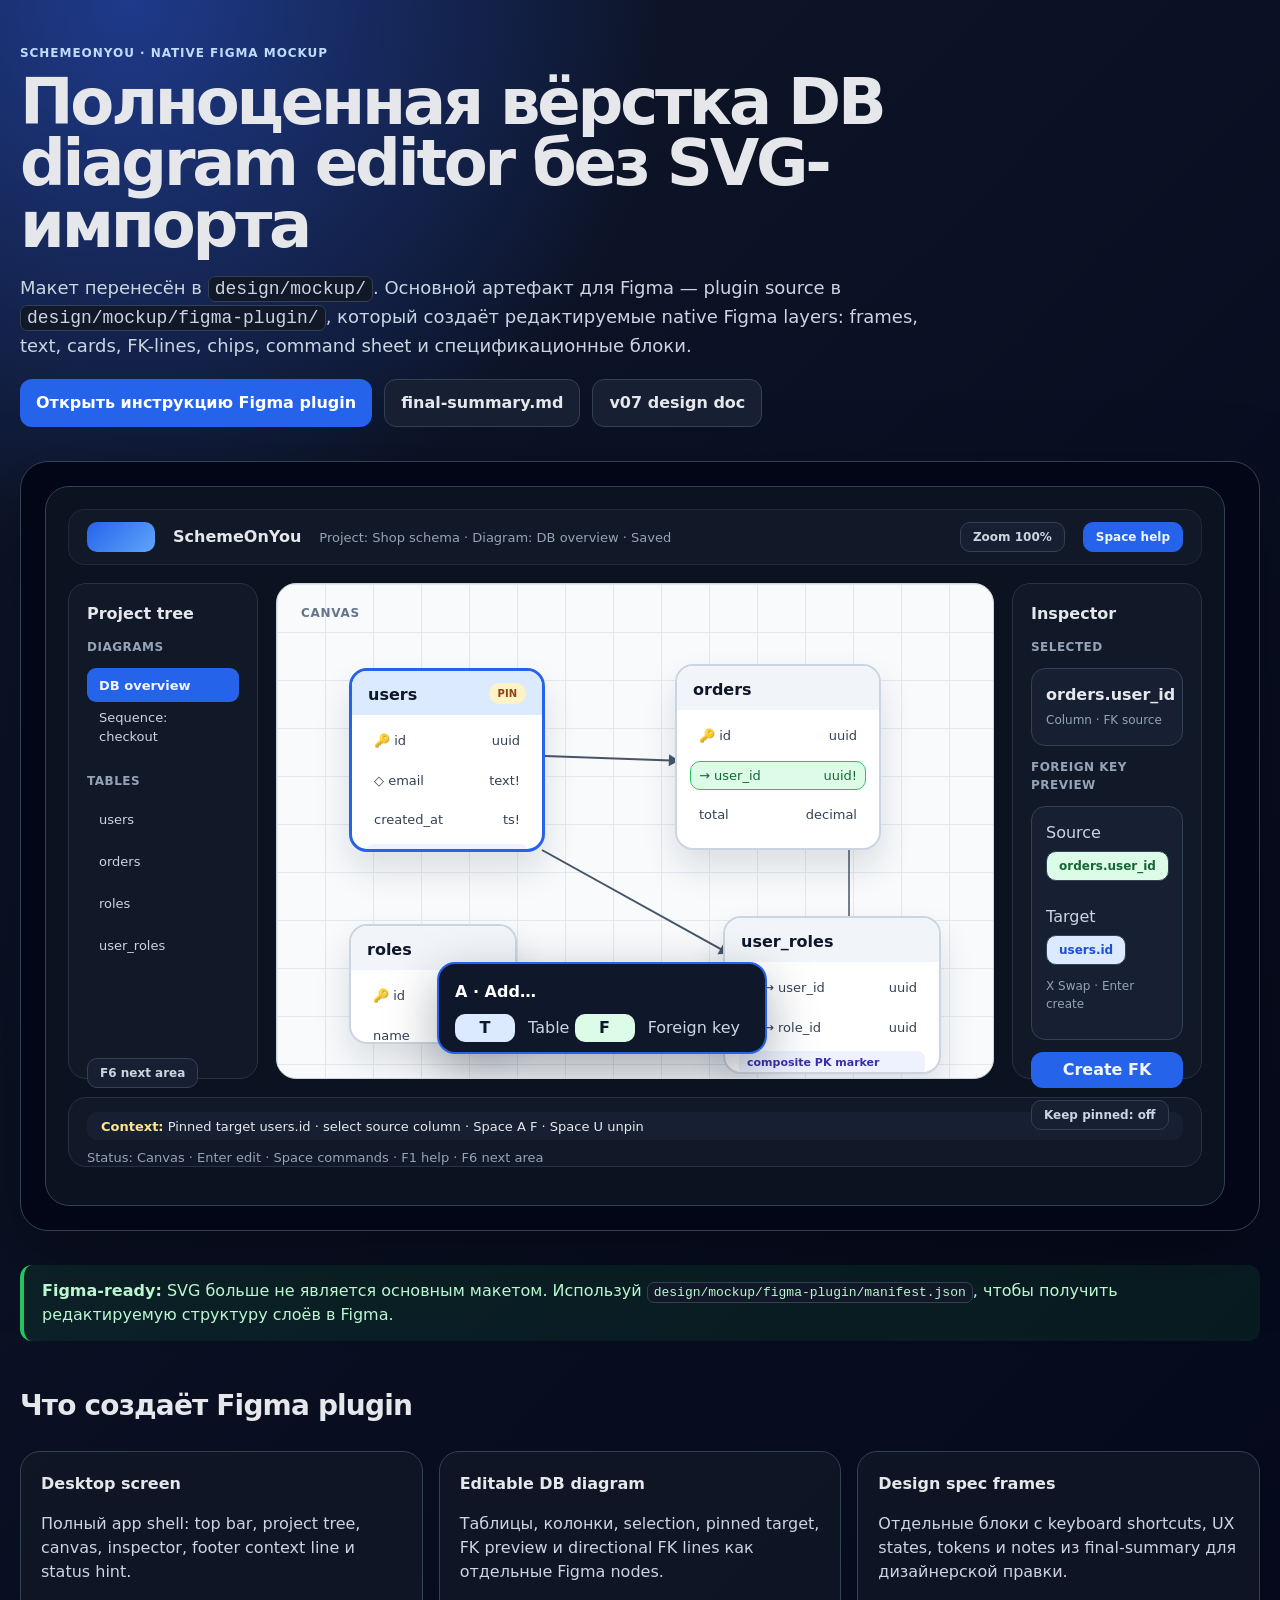
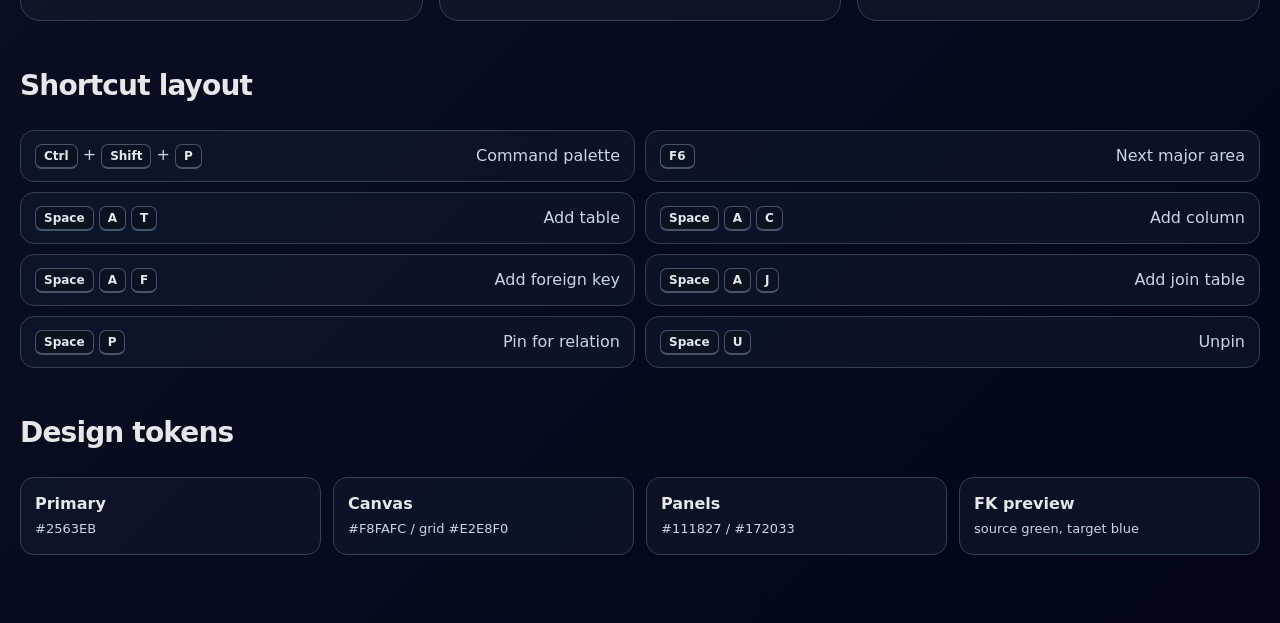
==== design/mockup/index.html @ af23e073 "Move mockup docs under design Relocate the Pages mockup bundle from docs to design/mockup and update" ====
<!doctype html>
<html lang="ru">
<head>
  <meta charset="utf-8" />
  <meta name="viewport" content="width=device-width, initial-scale=1" />
  <title>SchemeOnYou — DB Diagram Figma Mockup</title>
  <meta name="description" content="Native Figma-layout mockup for SchemeOnYou database diagram editor." />
  <style>
    :root {
      --bg:#0f172a; --app:#0b1220; --panel:#111827; --panel2:#172033; --line:#334155;
      --canvas:#f8fafc; --canvas2:#eef2ff; --text:#e5e7eb; --muted:#94a3b8; --slate:#cbd5e1;
      --blue:#2563eb; --blue2:#dbeafe; --green:#22c55e; --green2:#dcfce7; --amber:#f59e0b;
      --white:#fff; --dark:#0f172a; --grid:#e2e8f0; --edge:#475569;
    }
    *{box-sizing:border-box} body{margin:0;font-family:Inter,ui-sans-serif,system-ui,-apple-system,BlinkMacSystemFont,"Segoe UI",sans-serif;color:var(--text);background:radial-gradient(circle at 10% 0,#1e3a8a 0,transparent 34rem),linear-gradient(135deg,#0f172a,#020617);line-height:1.5}
    a{color:#93c5fd}.wrap{max-width:1280px;margin:0 auto;padding:44px 20px 72px}.eyebrow{color:#bfdbfe;font-weight:800;letter-spacing:.08em;text-transform:uppercase;font-size:12px}h1{max-width:980px;margin:10px 0 14px;font-size:clamp(34px,5vw,64px);line-height:.96;letter-spacing:-.05em}h2{margin-top:44px;font-size:28px;letter-spacing:-.03em}.lead{max-width:900px;color:#cbd5e1;font-size:18px}.actions{display:flex;flex-wrap:wrap;gap:12px;margin-top:20px}.btn{display:inline-flex;align-items:center;gap:8px;padding:11px 16px;border-radius:12px;text-decoration:none;font-weight:800;background:var(--blue);color:white}.btn.secondary{background:var(--panel2);border:1px solid var(--line);color:var(--text)}code{background:#111827;border:1px solid #334155;border-radius:7px;padding:2px 6px}.note{margin:24px 0;border-left:4px solid var(--green);padding:14px 18px;background:rgba(34,197,94,.09);border-radius:12px;color:#bbf7d0}.grid3{display:grid;grid-template-columns:repeat(3,minmax(0,1fr));gap:16px}.card{background:rgba(17,24,39,.78);border:1px solid var(--line);border-radius:20px;padding:20px}.card p,.card li{color:#cbd5e1}.kbd{display:inline-flex;align-items:center;min-height:24px;padding:2px 8px;border:1px solid #475569;border-bottom-width:2px;border-radius:7px;background:#0b1220;color:#e2e8f0;font-size:12px;font-weight:800;white-space:nowrap}.shortcuts{display:grid;grid-template-columns:repeat(2,minmax(0,1fr));gap:10px}.shortcut{display:flex;align-items:center;justify-content:space-between;gap:16px;padding:12px 14px;background:rgba(15,23,42,.72);border:1px solid var(--line);border-radius:14px;color:#cbd5e1}
    .mockup{margin:34px 0;padding:24px;border:1px solid var(--line);border-radius:28px;background:#020617;box-shadow:0 26px 80px rgba(0,0,0,.35);overflow:auto}.app{position:relative;width:1180px;height:720px;border-radius:24px;background:var(--app);border:1px solid var(--line);padding:22px}.top{height:56px;border-radius:16px;background:var(--panel);border:1px solid #1f2937;display:flex;align-items:center;gap:18px;padding:0 18px}.logo{width:68px;height:30px;border-radius:10px;background:linear-gradient(135deg,var(--blue),#60a5fa)}.grow{flex:1;color:var(--muted);font-size:13px}.chip{display:inline-flex;align-items:center;justify-content:center;height:30px;padding:0 12px;border-radius:10px;background:var(--panel2);border:1px solid var(--line);font-size:12px;color:var(--slate);font-weight:700}.chip.primary{background:var(--blue);border-color:var(--blue);color:#eff6ff}.body{display:grid;grid-template-columns:190px 1fr 190px;gap:18px;margin-top:18px}.side,.inspector,.footer{background:var(--panel);border:1px solid #253244;border-radius:18px}.side,.inspector{height:496px;padding:18px}.label{font-size:12px;color:var(--muted);font-weight:800;letter-spacing:.04em}.row{height:34px;border-radius:9px;display:flex;align-items:center;padding:0 12px;margin-top:8px;color:var(--slate);font-size:13px}.row.active{background:var(--blue);color:#eff6ff;font-weight:800}.canvas{position:relative;height:496px;border-radius:20px;background:linear-gradient(var(--grid) 1px,transparent 1px),linear-gradient(90deg,var(--grid) 1px,transparent 1px),var(--canvas);background-size:48px 48px;border:1px solid var(--slate);overflow:hidden}.canvas-title{position:absolute;left:24px;top:20px;color:#64748b;font-size:12px;font-weight:900;letter-spacing:.06em}.table{position:absolute;background:white;border:2px solid var(--slate);border-radius:18px;box-shadow:0 18px 35px rgba(15,23,42,.12);overflow:hidden;color:#334155}.table.selected{border:3px solid var(--blue)}.table header{height:44px;background:#f1f5f9;padding:12px 16px;font-weight:900;color:var(--dark)}.table.selected header{background:var(--blue2)}.pin{float:right;background:#fef3c7;color:#92400e;border-radius:11px;padding:3px 9px;font-size:10px}.col{display:flex;justify-content:space-between;gap:12px;margin:12px 14px 0;padding:4px 8px;border-radius:9px;font-size:13px}.col.sel{background:var(--green2);outline:1px solid var(--green);color:#166534}.note2{margin:10px 14px 0;padding:4px 8px;border-radius:8px;background:#eef2ff;color:#3730a3;font-size:11px;font-weight:800}.edge{position:absolute;height:2px;background:var(--edge);transform-origin:left center}.edge:after{content:"";position:absolute;right:-8px;top:-5px;border-left:10px solid var(--edge);border-top:6px solid transparent;border-bottom:6px solid transparent}.sheet{position:absolute;left:160px;bottom:24px;width:330px;height:92px;border-radius:18px;background:#0f172a;border:2px solid var(--blue);padding:16px;color:var(--slate);box-shadow:0 18px 50px rgba(15,23,42,.35)}.sheet strong{color:white}.mini{display:inline-flex;margin:10px 8px 0 0;min-width:60px;height:28px;align-items:center;justify-content:center;border-radius:10px;background:var(--blue2);color:#0f172a;font-weight:900}.mini.green{background:var(--green2)}.panel-card{background:var(--panel2);border:1px solid var(--line);border-radius:14px;padding:14px;margin:12px 0}.action{height:36px;border-radius:12px;background:var(--blue);display:flex;align-items:center;justify-content:center;font-weight:800;color:#eff6ff;margin-top:10px}.footer{height:70px;margin-top:18px;padding:14px 18px}.context{height:28px;border-radius:10px;background:var(--panel2);padding:5px 14px;color:var(--text);font-size:13px}.context b{color:#fde68a}.status{margin-top:8px;color:var(--muted);font-size:13px}.legend{display:grid;grid-template-columns:repeat(4,minmax(0,1fr));gap:12px;margin-top:16px}.token{background:rgba(15,23,42,.72);border:1px solid var(--line);border-radius:14px;padding:14px}.token strong{display:block}.token span{color:#cbd5e1;font-size:13px}@media(max-width:850px){.grid3,.shortcuts,.legend{grid-template-columns:1fr}.wrap{padding-top:30px}}
  </style>
</head>
<body>
  <main class="wrap">
    <section>
      <div class="eyebrow">SchemeOnYou · native Figma mockup</div>
      <h1>Полноценная вёрстка DB diagram editor без SVG-импорта</h1>
      <p class="lead">Макет перенесён в <code>design/mockup/</code>. Основной артефакт для Figma — plugin source в <code>design/mockup/figma-plugin/</code>, который создаёт редактируемые native Figma layers: frames, text, cards, FK-lines, chips, command sheet и спецификационные блоки.</p>
      <div class="actions">
        <a class="btn" href="figma-plugin/README.md">Открыть инструкцию Figma plugin</a>
        <a class="btn secondary" href="design/final-summary.md">final-summary.md</a>
        <a class="btn secondary" href="design/db-diagram-ui-ux-v07.md">v07 design doc</a>
      </div>
    </section>

    <section class="mockup" aria-label="SchemeOnYou UI mockup as HTML layout">
      <div class="app">
        <div class="top"><div class="logo"></div><strong>SchemeOnYou</strong><div class="grow">Project: Shop schema · Diagram: DB overview · Saved</div><span class="chip">Zoom 100%</span><span class="chip primary">Space help</span></div>
        <div class="body">
          <aside class="side"><strong>Project tree</strong><p class="label">DIAGRAMS</p><div class="row active">DB overview</div><div class="row">Sequence: checkout</div><p class="label" style="margin-top:28px">TABLES</p><div class="row">users</div><div class="row">orders</div><div class="row">roles</div><div class="row">user_roles</div><div class="chip" style="margin-top:96px">F6 next area</div></aside>
          <section class="canvas">
            <div class="canvas-title">CANVAS</div>
            <div class="edge" style="left:268px;top:171px;width:126px;transform:rotate(2deg)"></div><div class="edge" style="left:265px;top:265px;width:206px;transform:rotate(29deg)"></div><div class="edge" style="left:244px;top:399px;width:206px;transform:rotate(.5deg)"></div><div class="edge" style="left:572px;top:170px;width:170px;transform:rotate(90deg);opacity:.75"></div>
            <article class="table selected" style="left:72px;top:84px;width:196px;height:184px"><header>users <span class="pin">PIN</span></header><div class="col"><span>🔑 id</span><span>uuid</span></div><div class="col"><span>◇ email</span><span>text!</span></div><div class="col"><span>created_at</span><span>ts!</span></div><div class="note2">selected target users.id</div></article>
            <article class="table" style="left:398px;top:80px;width:206px;height:186px"><header>orders</header><div class="col"><span>🔑 id</span><span>uuid</span></div><div class="col sel"><span>→ user_id</span><span>uuid!</span></div><div class="col"><span>total</span><span>decimal</span></div><div class="col"><span>created_at</span><span>ts!</span></div></article>
            <article class="table" style="left:72px;top:340px;width:168px;height:120px"><header>roles</header><div class="col"><span>🔑 id</span><span>uuid</span></div><div class="col"><span>name</span><span>text!</span></div></article>
            <article class="table" style="left:446px;top:332px;width:218px;height:158px"><header>user_roles</header><div class="col"><span>🔑→ user_id</span><span>uuid</span></div><div class="col"><span>🔑→ role_id</span><span>uuid</span></div><div class="note2">composite PK marker</div></article>
            <div class="sheet"><strong>A · Add…</strong><br><span class="mini">T</span> Table <span class="mini green">F</span> Foreign key</div>
          </section>
          <aside class="inspector"><strong>Inspector</strong><p class="label">SELECTED</p><div class="panel-card"><strong>orders.user_id</strong><br><span style="color:var(--muted);font-size:12px">Column · FK source</span></div><p class="label">FOREIGN KEY PREVIEW</p><div class="panel-card"><span style="color:var(--slate)">Source</span><br><span class="chip" style="background:var(--green2);color:#166534;margin-top:6px">orders.user_id</span><br><br><span style="color:var(--slate)">Target</span><br><span class="chip" style="background:var(--blue2);color:#1d4ed8;margin-top:6px">users.id</span><p style="color:var(--muted);font-size:12px">X Swap · Enter create</p></div><div class="action">Create FK</div><div class="chip" style="margin-top:12px">Keep pinned: off</div></aside>
        </div>
        <footer class="footer"><div class="context"><b>Context:</b> Pinned target users.id · select source column · Space A F · Space U unpin</div><div class="status">Status: Canvas · Enter edit · Space commands · F1 help · F6 next area</div></footer>
      </div>
    </section>

    <p class="note"><strong>Figma-ready:</strong> SVG больше не является основным макетом. Используй <code>design/mockup/figma-plugin/manifest.json</code>, чтобы получить редактируемую структуру слоёв в Figma.</p>

    <h2>Что создаёт Figma plugin</h2>
    <div class="grid3">
      <article class="card"><strong>Desktop screen</strong><p>Полный app shell: top bar, project tree, canvas, inspector, footer context line и status hint.</p></article>
      <article class="card"><strong>Editable DB diagram</strong><p>Таблицы, колонки, selection, pinned target, FK preview и directional FK lines как отдельные Figma nodes.</p></article>
      <article class="card"><strong>Design spec frames</strong><p>Отдельные блоки с keyboard shortcuts, UX states, tokens и notes из final-summary для дизайнерской правки.</p></article>
    </div>

    <h2>Shortcut layout</h2>
    <div class="shortcuts">
      <div class="shortcut"><span><span class="kbd">Ctrl</span> + <span class="kbd">Shift</span> + <span class="kbd">P</span></span><span>Command palette</span></div>
      <div class="shortcut"><span><span class="kbd">F6</span></span><span>Next major area</span></div>
      <div class="shortcut"><span><span class="kbd">Space</span> <span class="kbd">A</span> <span class="kbd">T</span></span><span>Add table</span></div>
      <div class="shortcut"><span><span class="kbd">Space</span> <span class="kbd">A</span> <span class="kbd">C</span></span><span>Add column</span></div>
      <div class="shortcut"><span><span class="kbd">Space</span> <span class="kbd">A</span> <span class="kbd">F</span></span><span>Add foreign key</span></div>
      <div class="shortcut"><span><span class="kbd">Space</span> <span class="kbd">A</span> <span class="kbd">J</span></span><span>Add join table</span></div>
      <div class="shortcut"><span><span class="kbd">Space</span> <span class="kbd">P</span></span><span>Pin for relation</span></div>
      <div class="shortcut"><span><span class="kbd">Space</span> <span class="kbd">U</span></span><span>Unpin</span></div>
    </div>

    <h2>Design tokens</h2>
    <div class="legend"><div class="token"><strong>Primary</strong><span>#2563EB</span></div><div class="token"><strong>Canvas</strong><span>#F8FAFC / grid #E2E8F0</span></div><div class="token"><strong>Panels</strong><span>#111827 / #172033</span></div><div class="token"><strong>FK preview</strong><span>source green, target blue</span></div></div>
  </main>
</body>
</html>
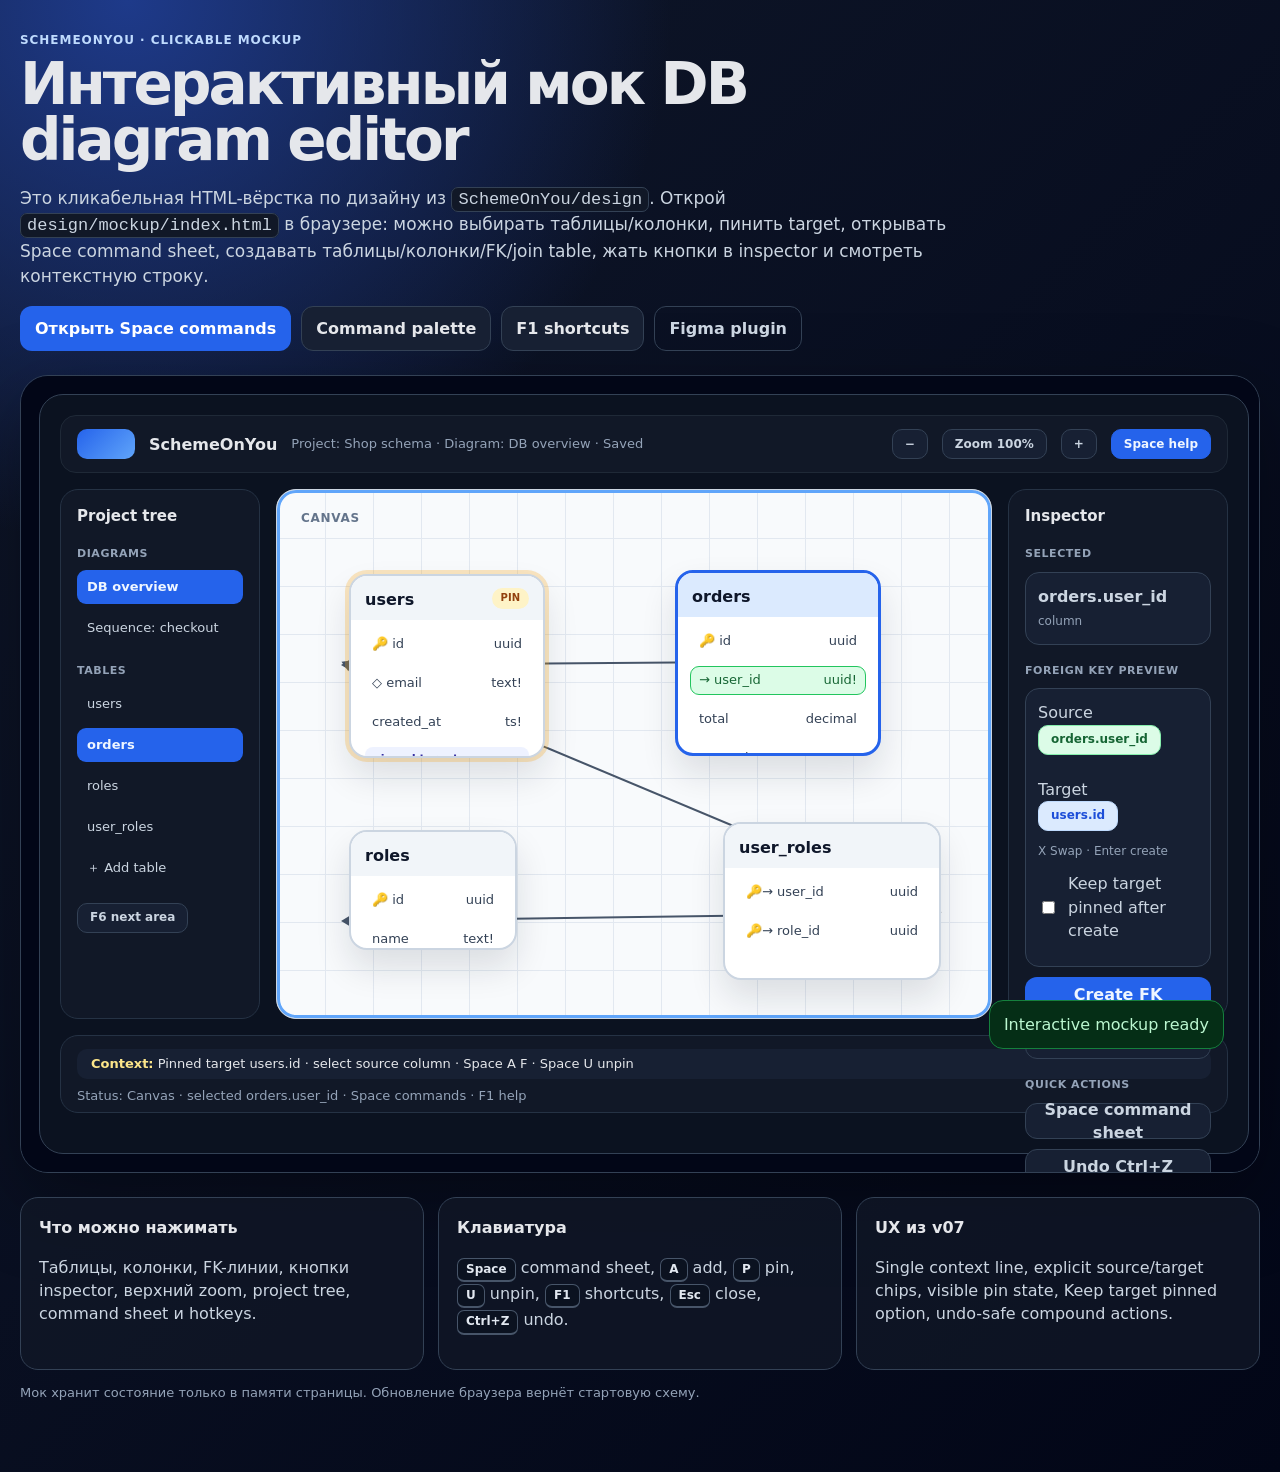
==== commit 4c32eaaa: "Make mockup preview interactive Replace the static mockup page with a clickable HTML prototype based" ====
--- a/design/mockup/index.html
+++ b/design/mockup/index.html
@@ -3,76 +3,99 @@
 <head>
   <meta charset="utf-8" />
   <meta name="viewport" content="width=device-width, initial-scale=1" />
-  <title>SchemeOnYou — DB Diagram Figma Mockup</title>
-  <meta name="description" content="Native Figma-layout mockup for SchemeOnYou database diagram editor." />
+  <title>SchemeOnYou — interactive DB diagram mockup</title>
+  <meta name="description" content="Clickable interactive mockup for SchemeOnYou DB diagram editor." />
   <style>
-    :root {
-      --bg:#0f172a; --app:#0b1220; --panel:#111827; --panel2:#172033; --line:#334155;
-      --canvas:#f8fafc; --canvas2:#eef2ff; --text:#e5e7eb; --muted:#94a3b8; --slate:#cbd5e1;
-      --blue:#2563eb; --blue2:#dbeafe; --green:#22c55e; --green2:#dcfce7; --amber:#f59e0b;
-      --white:#fff; --dark:#0f172a; --grid:#e2e8f0; --edge:#475569;
-    }
-    *{box-sizing:border-box} body{margin:0;font-family:Inter,ui-sans-serif,system-ui,-apple-system,BlinkMacSystemFont,"Segoe UI",sans-serif;color:var(--text);background:radial-gradient(circle at 10% 0,#1e3a8a 0,transparent 34rem),linear-gradient(135deg,#0f172a,#020617);line-height:1.5}
-    a{color:#93c5fd}.wrap{max-width:1280px;margin:0 auto;padding:44px 20px 72px}.eyebrow{color:#bfdbfe;font-weight:800;letter-spacing:.08em;text-transform:uppercase;font-size:12px}h1{max-width:980px;margin:10px 0 14px;font-size:clamp(34px,5vw,64px);line-height:.96;letter-spacing:-.05em}h2{margin-top:44px;font-size:28px;letter-spacing:-.03em}.lead{max-width:900px;color:#cbd5e1;font-size:18px}.actions{display:flex;flex-wrap:wrap;gap:12px;margin-top:20px}.btn{display:inline-flex;align-items:center;gap:8px;padding:11px 16px;border-radius:12px;text-decoration:none;font-weight:800;background:var(--blue);color:white}.btn.secondary{background:var(--panel2);border:1px solid var(--line);color:var(--text)}code{background:#111827;border:1px solid #334155;border-radius:7px;padding:2px 6px}.note{margin:24px 0;border-left:4px solid var(--green);padding:14px 18px;background:rgba(34,197,94,.09);border-radius:12px;color:#bbf7d0}.grid3{display:grid;grid-template-columns:repeat(3,minmax(0,1fr));gap:16px}.card{background:rgba(17,24,39,.78);border:1px solid var(--line);border-radius:20px;padding:20px}.card p,.card li{color:#cbd5e1}.kbd{display:inline-flex;align-items:center;min-height:24px;padding:2px 8px;border:1px solid #475569;border-bottom-width:2px;border-radius:7px;background:#0b1220;color:#e2e8f0;font-size:12px;font-weight:800;white-space:nowrap}.shortcuts{display:grid;grid-template-columns:repeat(2,minmax(0,1fr));gap:10px}.shortcut{display:flex;align-items:center;justify-content:space-between;gap:16px;padding:12px 14px;background:rgba(15,23,42,.72);border:1px solid var(--line);border-radius:14px;color:#cbd5e1}
-    .mockup{margin:34px 0;padding:24px;border:1px solid var(--line);border-radius:28px;background:#020617;box-shadow:0 26px 80px rgba(0,0,0,.35);overflow:auto}.app{position:relative;width:1180px;height:720px;border-radius:24px;background:var(--app);border:1px solid var(--line);padding:22px}.top{height:56px;border-radius:16px;background:var(--panel);border:1px solid #1f2937;display:flex;align-items:center;gap:18px;padding:0 18px}.logo{width:68px;height:30px;border-radius:10px;background:linear-gradient(135deg,var(--blue),#60a5fa)}.grow{flex:1;color:var(--muted);font-size:13px}.chip{display:inline-flex;align-items:center;justify-content:center;height:30px;padding:0 12px;border-radius:10px;background:var(--panel2);border:1px solid var(--line);font-size:12px;color:var(--slate);font-weight:700}.chip.primary{background:var(--blue);border-color:var(--blue);color:#eff6ff}.body{display:grid;grid-template-columns:190px 1fr 190px;gap:18px;margin-top:18px}.side,.inspector,.footer{background:var(--panel);border:1px solid #253244;border-radius:18px}.side,.inspector{height:496px;padding:18px}.label{font-size:12px;color:var(--muted);font-weight:800;letter-spacing:.04em}.row{height:34px;border-radius:9px;display:flex;align-items:center;padding:0 12px;margin-top:8px;color:var(--slate);font-size:13px}.row.active{background:var(--blue);color:#eff6ff;font-weight:800}.canvas{position:relative;height:496px;border-radius:20px;background:linear-gradient(var(--grid) 1px,transparent 1px),linear-gradient(90deg,var(--grid) 1px,transparent 1px),var(--canvas);background-size:48px 48px;border:1px solid var(--slate);overflow:hidden}.canvas-title{position:absolute;left:24px;top:20px;color:#64748b;font-size:12px;font-weight:900;letter-spacing:.06em}.table{position:absolute;background:white;border:2px solid var(--slate);border-radius:18px;box-shadow:0 18px 35px rgba(15,23,42,.12);overflow:hidden;color:#334155}.table.selected{border:3px solid var(--blue)}.table header{height:44px;background:#f1f5f9;padding:12px 16px;font-weight:900;color:var(--dark)}.table.selected header{background:var(--blue2)}.pin{float:right;background:#fef3c7;color:#92400e;border-radius:11px;padding:3px 9px;font-size:10px}.col{display:flex;justify-content:space-between;gap:12px;margin:12px 14px 0;padding:4px 8px;border-radius:9px;font-size:13px}.col.sel{background:var(--green2);outline:1px solid var(--green);color:#166534}.note2{margin:10px 14px 0;padding:4px 8px;border-radius:8px;background:#eef2ff;color:#3730a3;font-size:11px;font-weight:800}.edge{position:absolute;height:2px;background:var(--edge);transform-origin:left center}.edge:after{content:"";position:absolute;right:-8px;top:-5px;border-left:10px solid var(--edge);border-top:6px solid transparent;border-bottom:6px solid transparent}.sheet{position:absolute;left:160px;bottom:24px;width:330px;height:92px;border-radius:18px;background:#0f172a;border:2px solid var(--blue);padding:16px;color:var(--slate);box-shadow:0 18px 50px rgba(15,23,42,.35)}.sheet strong{color:white}.mini{display:inline-flex;margin:10px 8px 0 0;min-width:60px;height:28px;align-items:center;justify-content:center;border-radius:10px;background:var(--blue2);color:#0f172a;font-weight:900}.mini.green{background:var(--green2)}.panel-card{background:var(--panel2);border:1px solid var(--line);border-radius:14px;padding:14px;margin:12px 0}.action{height:36px;border-radius:12px;background:var(--blue);display:flex;align-items:center;justify-content:center;font-weight:800;color:#eff6ff;margin-top:10px}.footer{height:70px;margin-top:18px;padding:14px 18px}.context{height:28px;border-radius:10px;background:var(--panel2);padding:5px 14px;color:var(--text);font-size:13px}.context b{color:#fde68a}.status{margin-top:8px;color:var(--muted);font-size:13px}.legend{display:grid;grid-template-columns:repeat(4,minmax(0,1fr));gap:12px;margin-top:16px}.token{background:rgba(15,23,42,.72);border:1px solid var(--line);border-radius:14px;padding:14px}.token strong{display:block}.token span{color:#cbd5e1;font-size:13px}@media(max-width:850px){.grid3,.shortcuts,.legend{grid-template-columns:1fr}.wrap{padding-top:30px}}
+    :root{--bg:#0f172a;--app:#0b1220;--panel:#111827;--panel2:#172033;--line:#334155;--canvas:#f8fafc;--text:#e5e7eb;--muted:#94a3b8;--slate:#cbd5e1;--blue:#2563eb;--blue2:#dbeafe;--green:#22c55e;--green2:#dcfce7;--amber:#f59e0b;--amber2:#fef3c7;--red:#ef4444;--white:#fff;--dark:#0f172a;--grid:#e2e8f0;--edge:#475569}*{box-sizing:border-box}body{margin:0;font-family:Inter,ui-sans-serif,system-ui,-apple-system,BlinkMacSystemFont,"Segoe UI",sans-serif;color:var(--text);background:radial-gradient(circle at 10% 0,#1e3a8a 0,transparent 34rem),linear-gradient(135deg,#0f172a,#020617);line-height:1.45}button{font:inherit}a{color:#93c5fd}.wrap{max-width:1320px;margin:0 auto;padding:32px 20px 60px}.eyebrow{color:#bfdbfe;font-weight:900;letter-spacing:.08em;text-transform:uppercase;font-size:12px}h1{max-width:980px;margin:8px 0 10px;font-size:clamp(32px,5vw,58px);line-height:.96;letter-spacing:-.05em}.lead{max-width:940px;color:#cbd5e1;font-size:17px}.actions{display:flex;flex-wrap:wrap;gap:10px;margin:18px 0 24px}.btn{display:inline-flex;align-items:center;gap:8px;padding:10px 14px;border-radius:12px;border:1px solid transparent;text-decoration:none;font-weight:850;background:var(--blue);color:white;cursor:pointer}.btn.secondary{background:var(--panel2);border-color:var(--line);color:var(--text)}.btn.ghost{background:transparent;border-color:var(--line);color:var(--slate)}.btn.danger{background:#7f1d1d;border-color:#991b1b}.btn:focus-visible,.clickable:focus-visible{outline:3px solid #93c5fd;outline-offset:2px}code{background:#111827;border:1px solid #334155;border-radius:7px;padding:2px 6px}.mockup{padding:18px;border:1px solid var(--line);border-radius:28px;background:#020617;box-shadow:0 26px 80px rgba(0,0,0,.35);overflow:auto}.app{position:relative;width:1210px;height:760px;border-radius:24px;background:var(--app);border:1px solid var(--line);padding:20px}.top{height:58px;border-radius:16px;background:var(--panel);border:1px solid #1f2937;display:flex;align-items:center;gap:14px;padding:0 16px}.logo{width:58px;height:30px;border-radius:10px;background:linear-gradient(135deg,var(--blue),#60a5fa)}.project-title{font-weight:900}.grow{flex:1;color:var(--muted);font-size:13px}.chip{display:inline-flex;align-items:center;justify-content:center;min-height:30px;padding:0 12px;border-radius:10px;background:var(--panel2);border:1px solid var(--line);font-size:12px;color:var(--slate);font-weight:750}.chip.primary{background:var(--blue);border-color:var(--blue);color:#eff6ff}.chip.green{background:var(--green2);border-color:#86efac;color:#166534}.chip.blue{background:var(--blue2);border-color:#bfdbfe;color:#1d4ed8}.body{display:grid;grid-template-columns:200px 1fr 220px;gap:16px;margin-top:16px}.side,.inspector,.footer{background:var(--panel);border:1px solid #253244;border-radius:18px}.side,.inspector{height:530px;padding:16px}.side h3,.inspector h3{margin:0 0 14px;font-size:15px}.label{font-size:11px;color:var(--muted);font-weight:900;letter-spacing:.05em;margin:18px 0 8px}.row{width:100%;height:34px;border:0;border-radius:9px;display:flex;align-items:center;gap:8px;padding:0 10px;margin-top:7px;background:transparent;color:var(--slate);font-size:13px;text-align:left;cursor:pointer}.row:hover{background:#1f2937}.row.active{background:var(--blue);color:#eff6ff;font-weight:850}.canvas{position:relative;height:530px;border-radius:20px;background:linear-gradient(var(--grid) 1px,transparent 1px),linear-gradient(90deg,var(--grid) 1px,transparent 1px),var(--canvas);background-size:48px 48px;border:1px solid var(--slate);overflow:hidden;transform-origin:top left}.canvas.focused{box-shadow:0 0 0 3px #60a5fa inset}.canvas-title{position:absolute;left:24px;top:20px;color:#64748b;font-size:12px;font-weight:900;letter-spacing:.06em}.table{position:absolute;background:white;border:2px solid var(--slate);border-radius:18px;box-shadow:0 18px 35px rgba(15,23,42,.12);overflow:hidden;color:#334155;cursor:pointer}.table.selected{border:3px solid var(--blue)}.table.pinned{box-shadow:0 0 0 4px rgba(245,158,11,.25),0 18px 35px rgba(15,23,42,.12)}.table header{height:44px;background:#f1f5f9;padding:12px 14px;font-weight:900;color:var(--dark)}.table.selected header{background:var(--blue2)}.pin{float:right;background:var(--amber2);color:#92400e;border-radius:11px;padding:3px 9px;font-size:10px}.col{display:flex;justify-content:space-between;gap:12px;margin:10px 12px 0;padding:4px 8px;border-radius:9px;font-size:13px;border:1px solid transparent}.col:hover{background:#f1f5f9}.col.sel{background:var(--green2);border-color:var(--green);color:#166534}.note2{margin:10px 14px 0;padding:4px 8px;border-radius:8px;background:#eef2ff;color:#3730a3;font-size:11px;font-weight:850}.edge{position:absolute;height:2px;background:var(--edge);transform-origin:left center;cursor:pointer}.edge:after{content:"";position:absolute;right:-8px;top:-5px;border-left:10px solid var(--edge);border-top:6px solid transparent;border-bottom:6px solid transparent}.edge.selected{height:4px;background:var(--blue)}.edge.selected:after{border-left-color:var(--blue);top:-4px}.sheet{position:absolute;left:180px;bottom:26px;width:360px;min-height:108px;border-radius:18px;background:#0f172a;border:2px solid var(--blue);padding:14px;color:var(--slate);box-shadow:0 18px 50px rgba(15,23,42,.35);display:none;z-index:5}.sheet.open{display:block}.sheet-title{font-weight:900;color:white;margin-bottom:8px}.sheet-grid{display:grid;grid-template-columns:repeat(2,minmax(0,1fr));gap:8px}.sheet button{border:1px solid var(--line);background:var(--panel2);color:var(--slate);border-radius:10px;padding:8px;text-align:left;cursor:pointer}.sheet button:hover{border-color:#93c5fd}.key{display:inline-flex;min-width:28px;height:24px;align-items:center;justify-content:center;margin-right:8px;border-radius:7px;background:var(--blue2);color:#0f172a;font-weight:900}.panel-card{background:var(--panel2);border:1px solid var(--line);border-radius:14px;padding:12px;margin:10px 0;color:var(--slate)}.action{width:100%;height:36px;border:0;border-radius:12px;background:var(--blue);display:flex;align-items:center;justify-content:center;font-weight:850;color:#eff6ff;margin-top:10px;cursor:pointer}.action.secondary{background:var(--panel2);border:1px solid var(--line);color:var(--slate)}.action:hover{filter:brightness(1.08)}.footer{height:78px;margin-top:16px;padding:13px 16px}.context{height:30px;border-radius:10px;background:var(--panel2);padding:6px 14px;color:var(--text);font-size:13px;white-space:nowrap;overflow:hidden;text-overflow:ellipsis}.context b{color:#fde68a}.status{margin-top:8px;color:var(--muted);font-size:13px}.toast{position:absolute;right:24px;bottom:104px;background:#052e16;border:1px solid #15803d;color:#bbf7d0;border-radius:14px;padding:12px 14px;display:none;z-index:8}.toast.show{display:block}.modal-backdrop{position:absolute;inset:0;background:rgba(2,6,23,.58);display:none;align-items:center;justify-content:center;z-index:10}.modal-backdrop.open{display:flex}.modal{width:440px;background:#0f172a;border:1px solid var(--line);border-radius:22px;padding:20px;box-shadow:0 30px 90px rgba(0,0,0,.45)}.modal h3{margin:0 0 8px}.modal p{color:var(--slate)}.field{display:grid;gap:6px;margin:12px 0}.field label{font-size:12px;font-weight:850;color:var(--muted)}.field input,.field select{height:38px;border-radius:10px;border:1px solid var(--line);background:#020617;color:var(--text);padding:0 10px}.check{display:flex;align-items:center;gap:10px;margin:12px 0;color:var(--slate)}.modal-actions{display:flex;justify-content:flex-end;gap:10px;margin-top:16px}.spec{display:grid;grid-template-columns:repeat(3,minmax(0,1fr));gap:14px;margin-top:24px}.card{background:rgba(17,24,39,.78);border:1px solid var(--line);border-radius:18px;padding:18px}.card p,.card li{color:#cbd5e1}.kbd{display:inline-flex;align-items:center;min-height:24px;padding:2px 8px;border:1px solid #475569;border-bottom-width:2px;border-radius:7px;background:#0b1220;color:#e2e8f0;font-size:12px;font-weight:850;white-space:nowrap}.minihelp{margin-top:14px;color:#94a3b8;font-size:13px}@media(max-width:900px){.spec{grid-template-columns:1fr}.wrap{padding-top:24px}}
   </style>
 </head>
 <body>
   <main class="wrap">
     <section>
-      <div class="eyebrow">SchemeOnYou · native Figma mockup</div>
-      <h1>Полноценная вёрстка DB diagram editor без SVG-импорта</h1>
-      <p class="lead">Макет перенесён в <code>design/mockup/</code>. Основной артефакт для Figma — plugin source в <code>design/mockup/figma-plugin/</code>, который создаёт редактируемые native Figma layers: frames, text, cards, FK-lines, chips, command sheet и спецификационные блоки.</p>
+      <div class="eyebrow">SchemeOnYou · clickable mockup</div>
+      <h1>Интерактивный мок DB diagram editor</h1>
+      <p class="lead">Это кликабельная HTML-вёрстка по дизайну из <code>SchemeOnYou/design</code>. Открой <code>design/mockup/index.html</code> в браузере: можно выбирать таблицы/колонки, пинить target, открывать Space command sheet, создавать таблицы/колонки/FK/join table, жать кнопки в inspector и смотреть контекстную строку.</p>
       <div class="actions">
-        <a class="btn" href="figma-plugin/README.md">Открыть инструкцию Figma plugin</a>
-        <a class="btn secondary" href="design/final-summary.md">final-summary.md</a>
-        <a class="btn secondary" href="design/db-diagram-ui-ux-v07.md">v07 design doc</a>
+        <button class="btn" data-command="sheet">Открыть Space commands</button>
+        <button class="btn secondary" data-command="palette">Command palette</button>
+        <button class="btn secondary" data-command="shortcuts">F1 shortcuts</button>
+        <a class="btn ghost" href="figma-plugin/README.md">Figma plugin</a>
       </div>
     </section>
 
-    <section class="mockup" aria-label="SchemeOnYou UI mockup as HTML layout">
-      <div class="app">
-        <div class="top"><div class="logo"></div><strong>SchemeOnYou</strong><div class="grow">Project: Shop schema · Diagram: DB overview · Saved</div><span class="chip">Zoom 100%</span><span class="chip primary">Space help</span></div>
+    <section class="mockup" aria-label="Clickable SchemeOnYou UI mockup">
+      <div class="app" id="app">
+        <div class="top">
+          <div class="logo" aria-hidden="true"></div><div class="project-title">SchemeOnYou</div>
+          <div class="grow" id="topState">Project: Shop schema · Diagram: DB overview · Saved</div>
+          <button class="chip" data-command="zoom-out">−</button><button class="chip" data-command="zoom">Zoom 100%</button><button class="chip" data-command="zoom-in">+</button>
+          <button class="chip primary" data-command="sheet">Space help</button>
+        </div>
+
         <div class="body">
-          <aside class="side"><strong>Project tree</strong><p class="label">DIAGRAMS</p><div class="row active">DB overview</div><div class="row">Sequence: checkout</div><p class="label" style="margin-top:28px">TABLES</p><div class="row">users</div><div class="row">orders</div><div class="row">roles</div><div class="row">user_roles</div><div class="chip" style="margin-top:96px">F6 next area</div></aside>
-          <section class="canvas">
+          <aside class="side" id="tree"><h3>Project tree</h3><p class="label">DIAGRAMS</p><button class="row active" data-command="diagram">DB overview</button><button class="row" data-command="sequence">Sequence: checkout</button><p class="label">TABLES</p><div id="tableList"></div><button class="row" data-command="add-table">＋ Add table</button><button class="chip" style="margin-top:18px" data-command="focus-next">F6 next area</button></aside>
+
+          <section class="canvas focused" id="canvas" tabindex="0" aria-label="Canvas">
             <div class="canvas-title">CANVAS</div>
-            <div class="edge" style="left:268px;top:171px;width:126px;transform:rotate(2deg)"></div><div class="edge" style="left:265px;top:265px;width:206px;transform:rotate(29deg)"></div><div class="edge" style="left:244px;top:399px;width:206px;transform:rotate(.5deg)"></div><div class="edge" style="left:572px;top:170px;width:170px;transform:rotate(90deg);opacity:.75"></div>
-            <article class="table selected" style="left:72px;top:84px;width:196px;height:184px"><header>users <span class="pin">PIN</span></header><div class="col"><span>🔑 id</span><span>uuid</span></div><div class="col"><span>◇ email</span><span>text!</span></div><div class="col"><span>created_at</span><span>ts!</span></div><div class="note2">selected target users.id</div></article>
-            <article class="table" style="left:398px;top:80px;width:206px;height:186px"><header>orders</header><div class="col"><span>🔑 id</span><span>uuid</span></div><div class="col sel"><span>→ user_id</span><span>uuid!</span></div><div class="col"><span>total</span><span>decimal</span></div><div class="col"><span>created_at</span><span>ts!</span></div></article>
-            <article class="table" style="left:72px;top:340px;width:168px;height:120px"><header>roles</header><div class="col"><span>🔑 id</span><span>uuid</span></div><div class="col"><span>name</span><span>text!</span></div></article>
-            <article class="table" style="left:446px;top:332px;width:218px;height:158px"><header>user_roles</header><div class="col"><span>🔑→ user_id</span><span>uuid</span></div><div class="col"><span>🔑→ role_id</span><span>uuid</span></div><div class="note2">composite PK marker</div></article>
-            <div class="sheet"><strong>A · Add…</strong><br><span class="mini">T</span> Table <span class="mini green">F</span> Foreign key</div>
+            <div id="edges"></div>
+            <div id="tables"></div>
+            <div class="sheet" id="sheet" aria-label="Space command sheet"><div class="sheet-title" id="sheetTitle">Canvas commands</div><div class="sheet-grid" id="sheetGrid"></div></div>
           </section>
-          <aside class="inspector"><strong>Inspector</strong><p class="label">SELECTED</p><div class="panel-card"><strong>orders.user_id</strong><br><span style="color:var(--muted);font-size:12px">Column · FK source</span></div><p class="label">FOREIGN KEY PREVIEW</p><div class="panel-card"><span style="color:var(--slate)">Source</span><br><span class="chip" style="background:var(--green2);color:#166534;margin-top:6px">orders.user_id</span><br><br><span style="color:var(--slate)">Target</span><br><span class="chip" style="background:var(--blue2);color:#1d4ed8;margin-top:6px">users.id</span><p style="color:var(--muted);font-size:12px">X Swap · Enter create</p></div><div class="action">Create FK</div><div class="chip" style="margin-top:12px">Keep pinned: off</div></aside>
+
+          <aside class="inspector" id="inspector"><h3>Inspector</h3><div id="inspectorBody"></div></aside>
         </div>
-        <footer class="footer"><div class="context"><b>Context:</b> Pinned target users.id · select source column · Space A F · Space U unpin</div><div class="status">Status: Canvas · Enter edit · Space commands · F1 help · F6 next area</div></footer>
+        <footer class="footer"><div class="context" id="contextLine"><b>Context:</b> Ready</div><div class="status" id="statusLine">Status: Canvas · click objects · Space commands · F1 help · F6 next area</div></footer>
+        <div class="toast" id="toast"></div>
+        <div class="modal-backdrop" id="modalBackdrop"><div class="modal" role="dialog" aria-modal="true" id="modal"></div></div>
       </div>
     </section>
 
-    <p class="note"><strong>Figma-ready:</strong> SVG больше не является основным макетом. Используй <code>design/mockup/figma-plugin/manifest.json</code>, чтобы получить редактируемую структуру слоёв в Figma.</p>
+    <section class="spec">
+      <article class="card"><strong>Что можно нажимать</strong><p>Таблицы, колонки, FK-линии, кнопки inspector, верхний zoom, project tree, command sheet и hotkeys.</p></article>
+      <article class="card"><strong>Клавиатура</strong><p><span class="kbd">Space</span> command sheet, <span class="kbd">A</span> add, <span class="kbd">P</span> pin, <span class="kbd">U</span> unpin, <span class="kbd">F1</span> shortcuts, <span class="kbd">Esc</span> close, <span class="kbd">Ctrl+Z</span> undo.</p></article>
+      <article class="card"><strong>UX из v07</strong><p>Single context line, explicit source/target chips, visible pin state, Keep target pinned option, undo-safe compound actions.</p></article>
+    </section>
+    <p class="minihelp">Мок хранит состояние только в памяти страницы. Обновление браузера вернёт стартовую схему.</p>
+  </main>
 
-    <h2>Что создаёт Figma plugin</h2>
-    <div class="grid3">
-      <article class="card"><strong>Desktop screen</strong><p>Полный app shell: top bar, project tree, canvas, inspector, footer context line и status hint.</p></article>
-      <article class="card"><strong>Editable DB diagram</strong><p>Таблицы, колонки, selection, pinned target, FK preview и directional FK lines как отдельные Figma nodes.</p></article>
-      <article class="card"><strong>Design spec frames</strong><p>Отдельные блоки с keyboard shortcuts, UX states, tokens и notes из final-summary для дизайнерской правки.</p></article>
-    </div>
-
-    <h2>Shortcut layout</h2>
-    <div class="shortcuts">
-      <div class="shortcut"><span><span class="kbd">Ctrl</span> + <span class="kbd">Shift</span> + <span class="kbd">P</span></span><span>Command palette</span></div>
-      <div class="shortcut"><span><span class="kbd">F6</span></span><span>Next major area</span></div>
-      <div class="shortcut"><span><span class="kbd">Space</span> <span class="kbd">A</span> <span class="kbd">T</span></span><span>Add table</span></div>
-      <div class="shortcut"><span><span class="kbd">Space</span> <span class="kbd">A</span> <span class="kbd">C</span></span><span>Add column</span></div>
-      <div class="shortcut"><span><span class="kbd">Space</span> <span class="kbd">A</span> <span class="kbd">F</span></span><span>Add foreign key</span></div>
-      <div class="shortcut"><span><span class="kbd">Space</span> <span class="kbd">A</span> <span class="kbd">J</span></span><span>Add join table</span></div>
-      <div class="shortcut"><span><span class="kbd">Space</span> <span class="kbd">P</span></span><span>Pin for relation</span></div>
-      <div class="shortcut"><span><span class="kbd">Space</span> <span class="kbd">U</span></span><span>Unpin</span></div>
-    </div>
-
-    <h2>Design tokens</h2>
-    <div class="legend"><div class="token"><strong>Primary</strong><span>#2563EB</span></div><div class="token"><strong>Canvas</strong><span>#F8FAFC / grid #E2E8F0</span></div><div class="token"><strong>Panels</strong><span>#111827 / #172033</span></div><div class="token"><strong>FK preview</strong><span>source green, target blue</span></div></div>
-  </main>
+  <script>
+    const state={zoom:100,selected:{type:'column',table:'orders',column:'user_id'},pinned:{table:'users',column:'id'},keepPinned:false,sheetPrefix:'',undo:[],toastTimer:null,tables:[{id:'users',x:72,y:84,w:196,h:184,cols:[['id','uuid','🔑'],['email','text!','◇'],['created_at','ts!','']]},{id:'orders',x:398,y:80,w:206,h:186,cols:[['id','uuid','🔑'],['user_id','uuid!','→'],['total','decimal',''],['created_at','ts!','']]},{id:'roles',x:72,y:340,w:168,h:120,cols:[['id','uuid','🔑'],['name','text!','']]},{id:'user_roles',x:446,y:332,w:218,h:158,cols:[['user_id','uuid','🔑→'],['role_id','uuid','🔑→']]}],edges:[{from:['orders','user_id'],to:['users','id']},{from:['user_roles','user_id'],to:['users','id']},{from:['user_roles','role_id'],to:['roles','id']}]};
+    const $=s=>document.querySelector(s);const $$=s=>[...document.querySelectorAll(s)];
+    function table(id){return state.tables.find(t=>t.id===id)}
+    function selectedLabel(){const s=state.selected;if(!s)return 'Nothing selected';if(s.type==='table')return s.table;if(s.type==='column')return `${s.table}.${s.column}`;if(s.type==='edge')return `${s.from[0]}.${s.from[1]} → ${s.to[0]}.${s.to[1]}`}
+    function pushUndo(label){state.undo.push(JSON.stringify({label,tables:state.tables,edges:state.edges,pinned:state.pinned,selected:state.selected,keepPinned:state.keepPinned})); if(state.undo.length>20)state.undo.shift()}
+    function undo(){const raw=state.undo.pop();if(!raw)return toast('Nothing to undo');const u=JSON.parse(raw);state.tables=u.tables;state.edges=u.edges;state.pinned=u.pinned;state.selected=u.selected;state.keepPinned=u.keepPinned;render();toast('Undone: '+u.label)}
+    function toast(msg){const el=$('#toast');el.textContent=msg;el.classList.add('show');clearTimeout(state.toastTimer);state.toastTimer=setTimeout(()=>el.classList.remove('show'),2200)}
+    function setContext(msg,kind='Context'){ $('#contextLine').innerHTML=`<b>${kind}:</b> ${msg}` }
+    function setStatus(msg){$('#statusLine').textContent='Status: '+msg}
+    function render(){renderTree();renderEdges();renderTables();renderInspector();renderFooter();$('#topState').textContent=`Project: Shop schema · Diagram: DB overview · ${state.undo.length?'Modified':'Saved'}`;$('#canvas').style.transform=`scale(${state.zoom/100})`;$$('[data-command="zoom"]').forEach(b=>b.textContent=`Zoom ${state.zoom}%`)}
+    function renderTree(){const list=$('#tableList');list.innerHTML='';state.tables.forEach(t=>{const b=document.createElement('button');b.className='row'+(state.selected?.table===t.id?' active':'');b.textContent=t.id;b.onclick=()=>selectTable(t.id);list.appendChild(b)})}
+    function edgePos(e){const a=table(e.from[0]),b=table(e.to[0]);const x1=a.x+a.w, y1=a.y+90, x2=b.x, y2=b.y+90;const dx=x2-x1,dy=y2-y1;return {x:x1,y:y1,w:Math.max(32,Math.hypot(dx,dy)),r:Math.atan2(dy,dx)*180/Math.PI}}
+    function renderEdges(){const root=$('#edges');root.innerHTML='';state.edges.forEach((e,i)=>{const p=edgePos(e);const d=document.createElement('div');const sel=state.selected?.type==='edge'&&JSON.stringify(state.selected.from)===JSON.stringify(e.from)&&JSON.stringify(state.selected.to)===JSON.stringify(e.to);d.className='edge'+(sel?' selected':'');d.style.cssText=`left:${p.x}px;top:${p.y}px;width:${p.w}px;transform:rotate(${p.r}deg)`;d.title=`${e.from.join('.')} → ${e.to.join('.')}`;d.onclick=ev=>{ev.stopPropagation();state.selected={type:'edge',from:e.from,to:e.to};render();setContext(`Selected FK ${e.from.join('.')} → ${e.to.join('.')} · Space G T go target · Delete remove`)};root.appendChild(d)})}
+    function renderTables(){const root=$('#tables');root.innerHTML='';state.tables.forEach(t=>{const art=document.createElement('article');const sel=state.selected?.table===t.id;const pinned=state.pinned?.table===t.id;art.className='table'+(sel?' selected':'')+(pinned?' pinned':'');art.style.cssText=`left:${t.x}px;top:${t.y}px;width:${t.w}px;height:${t.h}px`;art.onclick=()=>selectTable(t.id);let html=`<header>${t.id}${pinned?'<span class="pin">PIN</span>':''}</header>`;t.cols.forEach(c=>{const cs=state.selected?.type==='column'&&state.selected.table===t.id&&state.selected.column===c[0];html+=`<div class="col ${cs?'sel':''}" data-col="${c[0]}"><span>${c[2]?c[2]+' ':''}${c[0]}</span><span>${c[1]}</span></div>`});if(pinned)html+='<div class="note2">pinned target</div>';art.innerHTML=html;art.querySelectorAll('.col').forEach(el=>el.onclick=ev=>{ev.stopPropagation();selectColumn(t.id,el.dataset.col)});root.appendChild(art)})}
+    function renderInspector(){const s=state.selected;const el=$('#inspectorBody');if(!s){el.innerHTML='<p class="panel-card">No selection</p>';return}let html=`<p class="label">SELECTED</p><div class="panel-card"><strong>${selectedLabel()}</strong><br><span style="color:var(--muted);font-size:12px">${s.type}</span></div>`;if(s.type==='column'){html+=`<p class="label">FOREIGN KEY PREVIEW</p><div class="panel-card"><span>Source</span><br><span class="chip green">${s.table}.${s.column}</span><br><br><span>Target</span><br><span class="chip blue">${state.pinned?state.pinned.table+'.'+state.pinned.column:'choose target'}</span><p style="color:var(--muted);font-size:12px">X Swap · Enter create</p><label class="check"><input type="checkbox" id="keepPinned" ${state.keepPinned?'checked':''}> Keep target pinned after create</label></div><button class="action" data-command="create-fk">Create FK</button><button class="action secondary" data-command="pin">Pin selected</button>`}if(s.type==='table'){html+=`<button class="action" data-command="add-column">Add column</button><button class="action secondary" data-command="pin">Pin table</button><button class="action secondary" data-command="add-join">Add join table</button>`}if(s.type==='edge'){html+=`<button class="action" data-command="go-target">Go target</button><button class="action secondary" data-command="swap-edge">Swap visual selection</button><button class="action danger" data-command="delete-edge">Delete FK</button>`}html+=`<p class="label">QUICK ACTIONS</p><button class="action secondary" data-command="sheet">Space command sheet</button><button class="action secondary" data-command="undo">Undo Ctrl+Z</button>`;el.innerHTML=html;const cb=$('#keepPinned');if(cb)cb.onchange=e=>state.keepPinned=e.target.checked;bindCommands(el)}
+    function renderFooter(){if(state.pinned)setContext(`Pinned target ${state.pinned.table}.${state.pinned.column} · select source column · Space A F · Space U unpin`);else setContext(`${selectedLabel()} · Space P pin · Space A F create FK`);setStatus(`Canvas · selected ${selectedLabel()} · Space commands · F1 help`)}
+    function selectTable(id){state.selected={type:'table',table:id};closeSheet();render();setContext(`Selected table ${id} · Enter columns · Space A C add column · Space P pin`)}
+    function selectColumn(t,c){state.selected={type:'column',table:t,column:c};closeSheet();render();setContext(`Selected ${t}.${c} · Space A F add FK · Space P pin relation`)}
+    function pin(){if(!state.selected||state.selected.type==='edge')return toast('Select table or column first');state.pinned={table:state.selected.table,column:state.selected.column||'id'};render();toast(`Pinned ${state.pinned.table}.${state.pinned.column}`)}
+    function unpin(){state.pinned=null;render();toast('Pin cleared')}
+    function createFk(){const s=state.selected;if(!s||s.type!=='column')return toast('Select source column first');if(!state.pinned)return modal('Choose target first','Pin a target table/column before creating FK, or use Add table/column to build more schema.',[['OK',closeModal]]);const edge={from:[s.table,s.column],to:[state.pinned.table,state.pinned.column]};if(edge.from.join('.')===edge.to.join('.'))return toast('Source and target are the same');pushUndo('Create FK');state.edges.push(edge);if(!state.keepPinned)state.pinned=null;state.selected={type:'edge',from:edge.from,to:edge.to};render();toast(`Created FK ${edge.from.join('.')} → ${edge.to.join('.')}`);setContext(`Created FK ${edge.from.join('.')} → ${edge.to.join('.')} · Undo Ctrl+Z`)}
+    function addTable(){modal('Add table','Create a new table card on the canvas.',[['Create',()=>{const name=$('#modalName').value.trim()||'new_table';pushUndo('Add table');state.tables.push({id:uniqueName(name),x:300+state.tables.length*22,y:250+state.tables.length*16,w:190,h:132,cols:[['id','uuid','🔑']]});state.selected={type:'table',table:state.tables.at(-1).id};closeModal();render();toast('Table added')}],['Cancel',closeModal]],'<div class="field"><label>Table name</label><input id="modalName" value="payments"></div>')}
+    function addColumn(){const t=state.selected?.table;if(!t)return toast('Select table first');modal('Add column',`Add column to ${t}.`,[['Create',()=>{const name=$('#modalName').value.trim()||'new_column';const type=$('#modalType').value.trim()||'text';pushUndo('Add column');table(t).cols.push([uniqueCol(t,name),type,'']);table(t).h+=30;state.selected={type:'column',table:t,column:table(t).cols.at(-1)[0]};closeModal();render();toast('Column added')}],['Cancel',closeModal]],'<div class="field"><label>Column name</label><input id="modalName" value="status"></div><div class="field"><label>Type</label><input id="modalType" value="text!"></div>')}
+    function addJoin(){if(!state.pinned||!state.selected?.table)return toast('Select table and pin another table first');pushUndo('Add join table');const a=state.selected.table,b=state.pinned.table;const id=uniqueName(`${a}_${b}`);state.tables.push({id,x:610,y:250,w:218,h:158,cols:[[`${a.slice(0,-1)||a}_id`,'uuid','🔑→'],[`${b.slice(0,-1)||b}_id`,'uuid','🔑→']]});state.edges.push({from:[id,state.tables.at(-1).cols[0][0]],to:[a,'id']},{from:[id,state.tables.at(-1).cols[1][0]],to:[b,state.pinned.column]});state.selected={type:'table',table:id};if(!state.keepPinned)state.pinned=null;render();toast('Join table created')}
+    function deleteEdge(){if(state.selected?.type!=='edge')return;pushUndo('Delete FK');state.edges=state.edges.filter(e=>!(JSON.stringify(e.from)===JSON.stringify(state.selected.from)&&JSON.stringify(e.to)===JSON.stringify(state.selected.to)));state.selected=null;render();toast('FK deleted')}
+    function uniqueName(base){let n=base.replace(/\W+/g,'_'),i=2;while(table(n))n=base+'_'+i++;return n}
+    function uniqueCol(t,base){let n=base.replace(/\W+/g,'_'),i=2;while(table(t).cols.some(c=>c[0]===n))n=base+'_'+i++;return n}
+    function modal(title,body,actions,extra=''){const b=$('#modalBackdrop'),m=$('#modal');m.innerHTML=`<h3>${title}</h3><p>${body}</p>${extra}<div class="modal-actions">${actions.map((a,i)=>`<button class="btn ${i?'secondary':''}" data-modal-action="${i}">${a[0]}</button>`).join('')}</div>`;b.classList.add('open');actions.forEach((a,i)=>m.querySelector(`[data-modal-action="${i}"]`).onclick=a[1]);setTimeout(()=>m.querySelector('input,button')?.focus(),0)}
+    function closeModal(){$('#modalBackdrop').classList.remove('open')}
+    function openSheet(prefix=''){state.sheetPrefix=prefix;const sheet=$('#sheet'),title=$('#sheetTitle'),grid=$('#sheetGrid');sheet.classList.add('open');const sets={'' : [['A','Add…','sheet:A'],['G','Go…','sheet:G'],['L','Layout…','sheet:L'],['P','Pin relation','pin'],['U','Unpin','unpin'],['E','Select FK edge','select-edge'],['?','Shortcuts','shortcuts'],['Esc','Close','close-sheet']],A:[['T','Table','add-table'],['C','Column','add-column'],['F','Foreign key','create-fk'],['J','Join table','add-join'],['⌫','Back','sheet:'],['Esc','Close','close-sheet']],G:[['T','Go target','go-target'],['S','Go source','go-source'],['⌫','Back','sheet:'],['Esc','Close','close-sheet']],L:[['D','Whole diagram','layout'],['S','Selected cluster','layout-selected'],['⌫','Back','sheet:'],['Esc','Close','close-sheet']]};title.textContent=prefix?`${prefix} · ${prefix==='A'?'Add…':prefix==='G'?'Go…':'Layout…'}`:'Canvas commands';grid.innerHTML='';sets[prefix].forEach(x=>{const b=document.createElement('button');b.innerHTML=`<span class="key">${x[0]}</span>${x[1]}`;b.dataset.command=x[2];grid.appendChild(b)});bindCommands(sheet)}
+    function closeSheet(){state.sheetPrefix='';$('#sheet').classList.remove('open')}
+    function shortcuts(){modal('Shortcuts','Keyboard-first interaction model from v07 design.',[['Close',closeModal]],`<p><span class="kbd">Space</span> command sheet · <span class="kbd">A T</span> add table · <span class="kbd">A C</span> add column · <span class="kbd">A F</span> add FK · <span class="kbd">A J</span> join table · <span class="kbd">P</span> pin · <span class="kbd">U</span> unpin · <span class="kbd">Ctrl+Z</span> undo</p>`)}
+    function palette(){modal('Command palette','Mock command palette: choose a common action.',[['Add table',()=>{closeModal();addTable()}],['Create FK',()=>{closeModal();createFk()}],['Shortcuts',()=>{closeModal();shortcuts()}],['Cancel',closeModal]])}
+    function bindCommands(root=document){root.querySelectorAll('[data-command]').forEach(el=>el.onclick=e=>{e.stopPropagation();run(el.dataset.command)})}
+    function run(cmd){if(cmd.startsWith('sheet:'))return openSheet(cmd.split(':')[1]);({sheet:()=>openSheet(),palette,shortcuts,pin,unpin,undo,'create-fk':createFk,'add-table':addTable,'add-column':addColumn,'add-join':addJoin,'delete-edge':deleteEdge,'close-sheet':closeSheet,'zoom-in':()=>{state.zoom=Math.min(130,state.zoom+10);render()},'zoom-out':()=>{state.zoom=Math.max(80,state.zoom-10);render()},zoom:()=>{state.zoom=100;render()},layout:()=>{pushUndo('Layout');state.tables.forEach((t,i)=>{t.x=70+(i%2)*350;t.y=80+Math.floor(i/2)*230});render();toast('Diagram laid out')},'layout-selected':()=>toast('Selected cluster layout previewed'),'go-target':()=>{const e=state.selected?.type==='edge'?state.selected:null;if(e){selectColumn(e.to[0],e.to[1])}else toast('Select FK edge first')},'go-source':()=>{const e=state.selected?.type==='edge'?state.selected:null;if(e)selectColumn(e.from[0],e.from[1]);else toast('Select FK edge first')},'select-edge':()=>{if(state.edges[0]){state.selected={type:'edge',...state.edges[0]};render()}},'swap-edge':()=>toast('Swap is local to FK preview in this mock'),'focus-next':()=>toast('Focus moved: project tree → canvas → inspector'),'diagram':()=>toast('DB overview active'),sequence:()=>toast('Sequence diagram placeholder')})[cmd]?.()}
+    document.addEventListener('keydown',e=>{if($('#modalBackdrop').classList.contains('open')&&e.key==='Escape'){closeModal();return}if(e.ctrlKey&&e.key.toLowerCase()==='z'){e.preventDefault();undo();return}if(e.key==='F1'){e.preventDefault();shortcuts();return}if(e.key==='Escape'){closeSheet();return}if(e.key===' '&&document.activeElement.tagName!=='INPUT'){e.preventDefault();openSheet();return}const k=e.key.toUpperCase();if($('#sheet').classList.contains('open')){if(!state.sheetPrefix&&['A','G','L'].includes(k)){openSheet(k);return}if(!state.sheetPrefix&&k==='P')return pin();if(!state.sheetPrefix&&k==='U')return unpin();if(state.sheetPrefix==='A'&&k==='T')return addTable();if(state.sheetPrefix==='A'&&k==='C')return addColumn();if(state.sheetPrefix==='A'&&k==='F')return createFk();if(state.sheetPrefix==='A'&&k==='J')return addJoin();if(k==='BACKSPACE')openSheet('');}else{if(k==='P')pin();if(k==='U')unpin();if(k==='X')toast('Swap available in visible FK preview');if(e.key==='Enter'&&state.selected?.type==='column')createFk();}});
+    $('#canvas').onclick=()=>{$('#canvas').classList.add('focused')};$('#modalBackdrop').onclick=e=>{if(e.target.id==='modalBackdrop')closeModal()};bindCommands();render();toast('Interactive mockup ready');
+  </script>
 </body>
 </html>
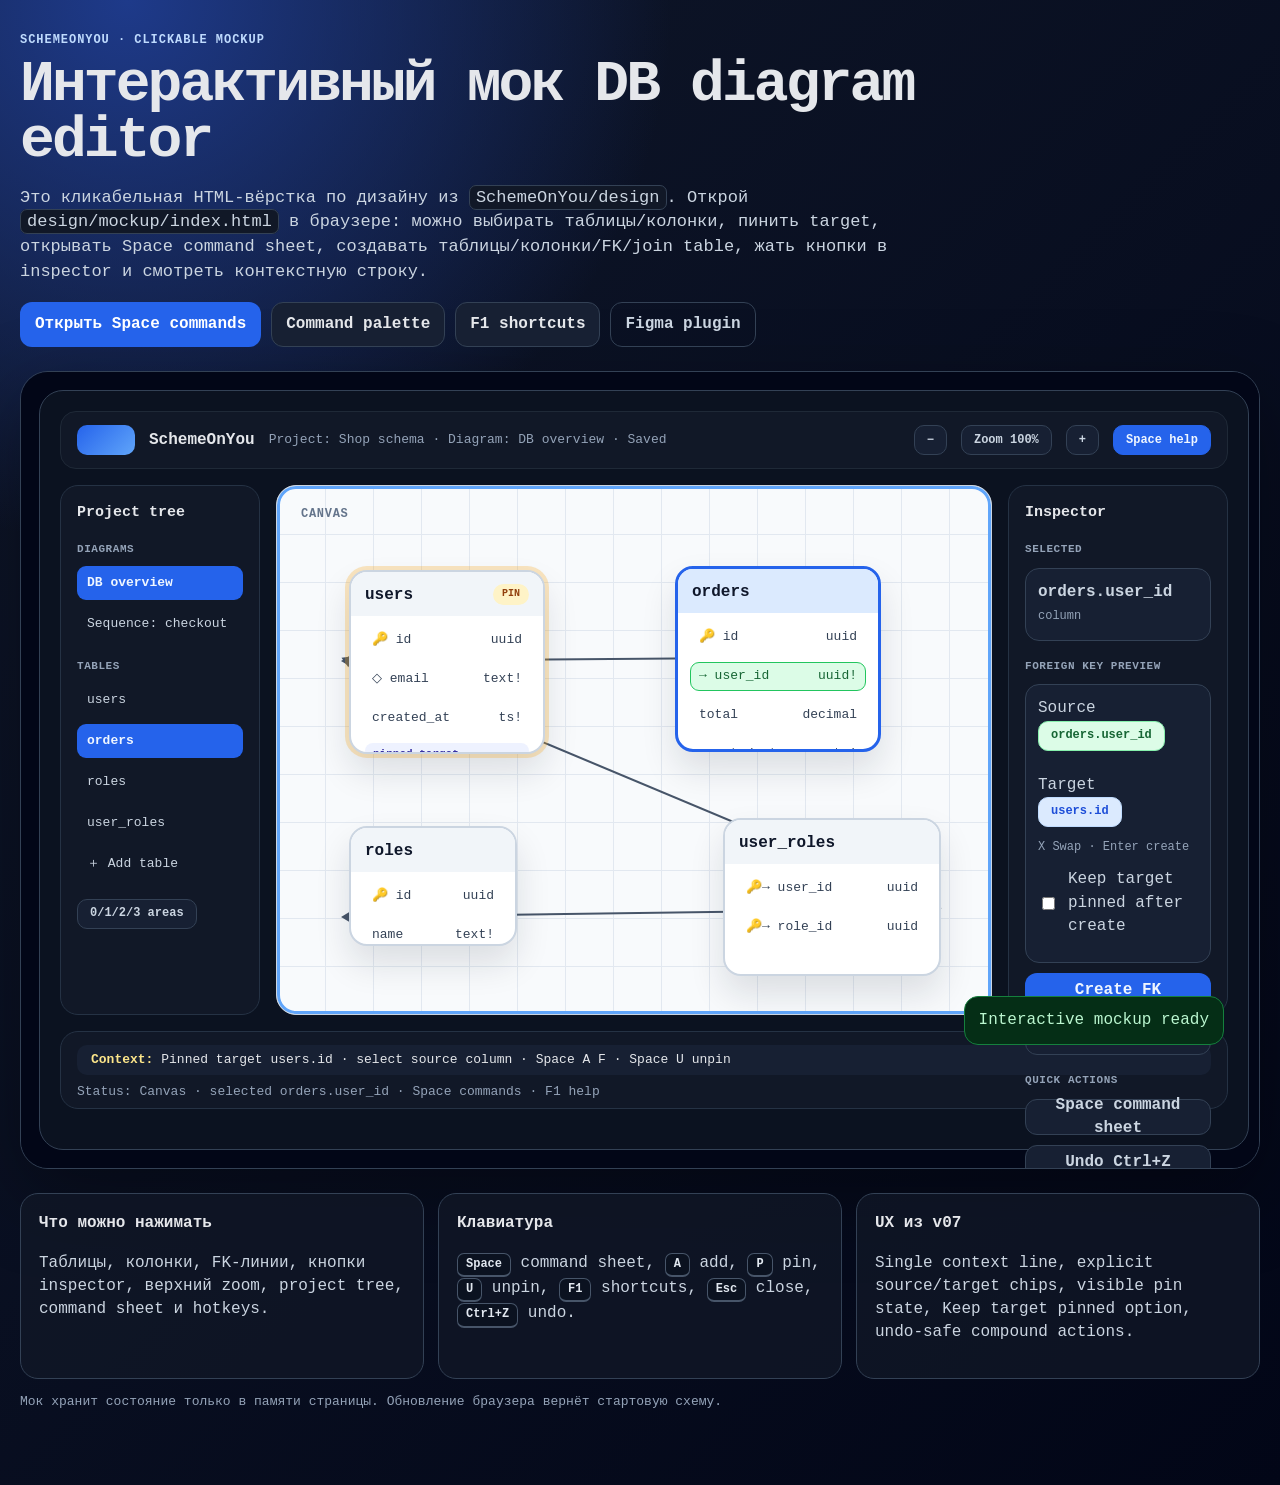
==== commit afa652e1: "Prototype. ER diagram" ====
--- a/design/mockup/index.html
+++ b/design/mockup/index.html
@@ -6,7 +6,7 @@
   <title>SchemeOnYou — interactive DB diagram mockup</title>
   <meta name="description" content="Clickable interactive mockup for SchemeOnYou DB diagram editor." />
   <style>
-    :root{--bg:#0f172a;--app:#0b1220;--panel:#111827;--panel2:#172033;--line:#334155;--canvas:#f8fafc;--text:#e5e7eb;--muted:#94a3b8;--slate:#cbd5e1;--blue:#2563eb;--blue2:#dbeafe;--green:#22c55e;--green2:#dcfce7;--amber:#f59e0b;--amber2:#fef3c7;--red:#ef4444;--white:#fff;--dark:#0f172a;--grid:#e2e8f0;--edge:#475569}*{box-sizing:border-box}body{margin:0;font-family:Inter,ui-sans-serif,system-ui,-apple-system,BlinkMacSystemFont,"Segoe UI",sans-serif;color:var(--text);background:radial-gradient(circle at 10% 0,#1e3a8a 0,transparent 34rem),linear-gradient(135deg,#0f172a,#020617);line-height:1.45}button{font:inherit}a{color:#93c5fd}.wrap{max-width:1320px;margin:0 auto;padding:32px 20px 60px}.eyebrow{color:#bfdbfe;font-weight:900;letter-spacing:.08em;text-transform:uppercase;font-size:12px}h1{max-width:980px;margin:8px 0 10px;font-size:clamp(32px,5vw,58px);line-height:.96;letter-spacing:-.05em}.lead{max-width:940px;color:#cbd5e1;font-size:17px}.actions{display:flex;flex-wrap:wrap;gap:10px;margin:18px 0 24px}.btn{display:inline-flex;align-items:center;gap:8px;padding:10px 14px;border-radius:12px;border:1px solid transparent;text-decoration:none;font-weight:850;background:var(--blue);color:white;cursor:pointer}.btn.secondary{background:var(--panel2);border-color:var(--line);color:var(--text)}.btn.ghost{background:transparent;border-color:var(--line);color:var(--slate)}.btn.danger{background:#7f1d1d;border-color:#991b1b}.btn:focus-visible,.clickable:focus-visible{outline:3px solid #93c5fd;outline-offset:2px}code{background:#111827;border:1px solid #334155;border-radius:7px;padding:2px 6px}.mockup{padding:18px;border:1px solid var(--line);border-radius:28px;background:#020617;box-shadow:0 26px 80px rgba(0,0,0,.35);overflow:auto}.app{position:relative;width:1210px;height:760px;border-radius:24px;background:var(--app);border:1px solid var(--line);padding:20px}.top{height:58px;border-radius:16px;background:var(--panel);border:1px solid #1f2937;display:flex;align-items:center;gap:14px;padding:0 16px}.logo{width:58px;height:30px;border-radius:10px;background:linear-gradient(135deg,var(--blue),#60a5fa)}.project-title{font-weight:900}.grow{flex:1;color:var(--muted);font-size:13px}.chip{display:inline-flex;align-items:center;justify-content:center;min-height:30px;padding:0 12px;border-radius:10px;background:var(--panel2);border:1px solid var(--line);font-size:12px;color:var(--slate);font-weight:750}.chip.primary{background:var(--blue);border-color:var(--blue);color:#eff6ff}.chip.green{background:var(--green2);border-color:#86efac;color:#166534}.chip.blue{background:var(--blue2);border-color:#bfdbfe;color:#1d4ed8}.body{display:grid;grid-template-columns:200px 1fr 220px;gap:16px;margin-top:16px}.side,.inspector,.footer{background:var(--panel);border:1px solid #253244;border-radius:18px}.side,.inspector{height:530px;padding:16px}.side h3,.inspector h3{margin:0 0 14px;font-size:15px}.label{font-size:11px;color:var(--muted);font-weight:900;letter-spacing:.05em;margin:18px 0 8px}.row{width:100%;height:34px;border:0;border-radius:9px;display:flex;align-items:center;gap:8px;padding:0 10px;margin-top:7px;background:transparent;color:var(--slate);font-size:13px;text-align:left;cursor:pointer}.row:hover{background:#1f2937}.row.active{background:var(--blue);color:#eff6ff;font-weight:850}.canvas{position:relative;height:530px;border-radius:20px;background:linear-gradient(var(--grid) 1px,transparent 1px),linear-gradient(90deg,var(--grid) 1px,transparent 1px),var(--canvas);background-size:48px 48px;border:1px solid var(--slate);overflow:hidden;transform-origin:top left}.canvas.focused{box-shadow:0 0 0 3px #60a5fa inset}.canvas-title{position:absolute;left:24px;top:20px;color:#64748b;font-size:12px;font-weight:900;letter-spacing:.06em}.table{position:absolute;background:white;border:2px solid var(--slate);border-radius:18px;box-shadow:0 18px 35px rgba(15,23,42,.12);overflow:hidden;color:#334155;cursor:pointer}.table.selected{border:3px solid var(--blue)}.table.pinned{box-shadow:0 0 0 4px rgba(245,158,11,.25),0 18px 35px rgba(15,23,42,.12)}.table header{height:44px;background:#f1f5f9;padding:12px 14px;font-weight:900;color:var(--dark)}.table.selected header{background:var(--blue2)}.pin{float:right;background:var(--amber2);color:#92400e;border-radius:11px;padding:3px 9px;font-size:10px}.col{display:flex;justify-content:space-between;gap:12px;margin:10px 12px 0;padding:4px 8px;border-radius:9px;font-size:13px;border:1px solid transparent}.col:hover{background:#f1f5f9}.col.sel{background:var(--green2);border-color:var(--green);color:#166534}.note2{margin:10px 14px 0;padding:4px 8px;border-radius:8px;background:#eef2ff;color:#3730a3;font-size:11px;font-weight:850}.edge{position:absolute;height:2px;background:var(--edge);transform-origin:left center;cursor:pointer}.edge:after{content:"";position:absolute;right:-8px;top:-5px;border-left:10px solid var(--edge);border-top:6px solid transparent;border-bottom:6px solid transparent}.edge.selected{height:4px;background:var(--blue)}.edge.selected:after{border-left-color:var(--blue);top:-4px}.sheet{position:absolute;left:180px;bottom:26px;width:360px;min-height:108px;border-radius:18px;background:#0f172a;border:2px solid var(--blue);padding:14px;color:var(--slate);box-shadow:0 18px 50px rgba(15,23,42,.35);display:none;z-index:5}.sheet.open{display:block}.sheet-title{font-weight:900;color:white;margin-bottom:8px}.sheet-grid{display:grid;grid-template-columns:repeat(2,minmax(0,1fr));gap:8px}.sheet button{border:1px solid var(--line);background:var(--panel2);color:var(--slate);border-radius:10px;padding:8px;text-align:left;cursor:pointer}.sheet button:hover{border-color:#93c5fd}.key{display:inline-flex;min-width:28px;height:24px;align-items:center;justify-content:center;margin-right:8px;border-radius:7px;background:var(--blue2);color:#0f172a;font-weight:900}.panel-card{background:var(--panel2);border:1px solid var(--line);border-radius:14px;padding:12px;margin:10px 0;color:var(--slate)}.action{width:100%;height:36px;border:0;border-radius:12px;background:var(--blue);display:flex;align-items:center;justify-content:center;font-weight:850;color:#eff6ff;margin-top:10px;cursor:pointer}.action.secondary{background:var(--panel2);border:1px solid var(--line);color:var(--slate)}.action:hover{filter:brightness(1.08)}.footer{height:78px;margin-top:16px;padding:13px 16px}.context{height:30px;border-radius:10px;background:var(--panel2);padding:6px 14px;color:var(--text);font-size:13px;white-space:nowrap;overflow:hidden;text-overflow:ellipsis}.context b{color:#fde68a}.status{margin-top:8px;color:var(--muted);font-size:13px}.toast{position:absolute;right:24px;bottom:104px;background:#052e16;border:1px solid #15803d;color:#bbf7d0;border-radius:14px;padding:12px 14px;display:none;z-index:8}.toast.show{display:block}.modal-backdrop{position:absolute;inset:0;background:rgba(2,6,23,.58);display:none;align-items:center;justify-content:center;z-index:10}.modal-backdrop.open{display:flex}.modal{width:440px;background:#0f172a;border:1px solid var(--line);border-radius:22px;padding:20px;box-shadow:0 30px 90px rgba(0,0,0,.45)}.modal h3{margin:0 0 8px}.modal p{color:var(--slate)}.field{display:grid;gap:6px;margin:12px 0}.field label{font-size:12px;font-weight:850;color:var(--muted)}.field input,.field select{height:38px;border-radius:10px;border:1px solid var(--line);background:#020617;color:var(--text);padding:0 10px}.check{display:flex;align-items:center;gap:10px;margin:12px 0;color:var(--slate)}.modal-actions{display:flex;justify-content:flex-end;gap:10px;margin-top:16px}.spec{display:grid;grid-template-columns:repeat(3,minmax(0,1fr));gap:14px;margin-top:24px}.card{background:rgba(17,24,39,.78);border:1px solid var(--line);border-radius:18px;padding:18px}.card p,.card li{color:#cbd5e1}.kbd{display:inline-flex;align-items:center;min-height:24px;padding:2px 8px;border:1px solid #475569;border-bottom-width:2px;border-radius:7px;background:#0b1220;color:#e2e8f0;font-size:12px;font-weight:850;white-space:nowrap}.minihelp{margin-top:14px;color:#94a3b8;font-size:13px}@media(max-width:900px){.spec{grid-template-columns:1fr}.wrap{padding-top:24px}}
+    :root{--bg:#0f172a;--app:#0b1220;--panel:#111827;--panel2:#172033;--line:#334155;--canvas:#f8fafc;--text:#e5e7eb;--muted:#94a3b8;--slate:#cbd5e1;--blue:#2563eb;--blue2:#dbeafe;--green:#22c55e;--green2:#dcfce7;--amber:#f59e0b;--amber2:#fef3c7;--red:#ef4444;--white:#fff;--dark:#0f172a;--grid:#e2e8f0;--edge:#475569}*{box-sizing:border-box}body{margin:0;font-family:"Monaspace Krypton","Monaspace",ui-monospace,"SFMono-Regular",Consolas,monospace;font-weight:200;color:var(--text);background:radial-gradient(circle at 10% 0,#1e3a8a 0,transparent 34rem),linear-gradient(135deg,#0f172a,#020617);line-height:1.45}button{font:inherit}a{color:#93c5fd}.wrap{max-width:1320px;margin:0 auto;padding:32px 20px 60px}.eyebrow{color:#bfdbfe;font-weight:900;letter-spacing:.08em;text-transform:uppercase;font-size:12px}h1{max-width:980px;margin:8px 0 10px;font-size:clamp(32px,5vw,58px);line-height:.96;letter-spacing:-.05em}.lead{max-width:940px;color:#cbd5e1;font-size:17px}.actions{display:flex;flex-wrap:wrap;gap:10px;margin:18px 0 24px}.btn{display:inline-flex;align-items:center;gap:8px;padding:10px 14px;border-radius:12px;border:1px solid transparent;text-decoration:none;font-weight:850;background:var(--blue);color:white;cursor:pointer}.btn.secondary{background:var(--panel2);border-color:var(--line);color:var(--text)}.btn.ghost{background:transparent;border-color:var(--line);color:var(--slate)}.btn.danger{background:#7f1d1d;border-color:#991b1b}.btn:focus-visible,.clickable:focus-visible{outline:3px solid #93c5fd;outline-offset:2px}code{background:#111827;border:1px solid #334155;border-radius:7px;padding:2px 6px}.mockup{padding:18px;border:1px solid var(--line);border-radius:28px;background:#020617;box-shadow:0 26px 80px rgba(0,0,0,.35);overflow:auto}.app{position:relative;width:1210px;height:760px;border-radius:24px;background:var(--app);border:1px solid var(--line);padding:20px}.top{height:58px;border-radius:16px;background:var(--panel);border:1px solid #1f2937;display:flex;align-items:center;gap:14px;padding:0 16px}.logo{width:58px;height:30px;border-radius:10px;background:linear-gradient(135deg,var(--blue),#60a5fa)}.project-title{font-weight:900}.grow{flex:1;color:var(--muted);font-size:13px}.chip{display:inline-flex;align-items:center;justify-content:center;min-height:30px;padding:0 12px;border-radius:10px;background:var(--panel2);border:1px solid var(--line);font-size:12px;color:var(--slate);font-weight:750}.chip.primary{background:var(--blue);border-color:var(--blue);color:#eff6ff}.chip.green{background:var(--green2);border-color:#86efac;color:#166534}.chip.blue{background:var(--blue2);border-color:#bfdbfe;color:#1d4ed8}.body{display:grid;grid-template-columns:200px 1fr 220px;gap:16px;margin-top:16px}.side,.inspector,.footer{background:var(--panel);border:1px solid #253244;border-radius:18px}.side,.inspector{height:530px;padding:16px}.side h3,.inspector h3{margin:0 0 14px;font-size:15px}.label{font-size:11px;color:var(--muted);font-weight:900;letter-spacing:.05em;margin:18px 0 8px}.row{width:100%;height:34px;border:0;border-radius:9px;display:flex;align-items:center;gap:8px;padding:0 10px;margin-top:7px;background:transparent;color:var(--slate);font-size:13px;text-align:left;cursor:pointer}.row:hover{background:#1f2937}.row.active{background:var(--blue);color:#eff6ff;font-weight:850}.canvas{position:relative;height:530px;border-radius:20px;background:linear-gradient(var(--grid) 1px,transparent 1px),linear-gradient(90deg,var(--grid) 1px,transparent 1px),var(--canvas);background-size:48px 48px;border:1px solid var(--slate);overflow:hidden;transform-origin:top left}.canvas.focused{box-shadow:0 0 0 3px #60a5fa inset}.canvas-title{position:absolute;left:24px;top:20px;color:#64748b;font-size:12px;font-weight:900;letter-spacing:.06em}.table{position:absolute;background:white;border:2px solid var(--slate);border-radius:18px;box-shadow:0 18px 35px rgba(15,23,42,.12);overflow:hidden;color:#334155;cursor:pointer}.table.selected{border:3px solid var(--blue)}.table.pinned{box-shadow:0 0 0 4px rgba(245,158,11,.25),0 18px 35px rgba(15,23,42,.12)}.table header{height:44px;background:#f1f5f9;padding:12px 14px;font-weight:900;color:var(--dark)}.table.selected header{background:var(--blue2)}.pin{float:right;background:var(--amber2);color:#92400e;border-radius:11px;padding:3px 9px;font-size:10px}.col{display:flex;justify-content:space-between;gap:12px;margin:10px 12px 0;padding:4px 8px;border-radius:9px;font-size:13px;border:1px solid transparent}.col:hover{background:#f1f5f9}.col.sel{background:var(--green2);border-color:var(--green);color:#166534}.note2{margin:10px 14px 0;padding:4px 8px;border-radius:8px;background:#eef2ff;color:#3730a3;font-size:11px;font-weight:850}.edge{position:absolute;height:2px;background:var(--edge);transform-origin:left center;cursor:pointer}.edge:after{content:"";position:absolute;right:-8px;top:-5px;border-left:10px solid var(--edge);border-top:6px solid transparent;border-bottom:6px solid transparent}.edge.selected{height:4px;background:var(--blue)}.edge.selected:after{border-left-color:var(--blue);top:-4px}.sheet{position:absolute;left:180px;bottom:26px;width:360px;min-height:108px;border-radius:18px;background:#0f172a;border:2px solid var(--blue);padding:14px;color:var(--slate);box-shadow:0 18px 50px rgba(15,23,42,.35);display:none;z-index:5}.sheet.open{display:block}.sheet-title{font-weight:900;color:white;margin-bottom:8px}.sheet-grid{display:grid;grid-template-columns:repeat(2,minmax(0,1fr));gap:8px}.sheet button{border:1px solid var(--line);background:var(--panel2);color:var(--slate);border-radius:10px;padding:8px;text-align:left;cursor:pointer}.sheet button:hover{border-color:#93c5fd}.key{display:inline-flex;min-width:28px;height:24px;align-items:center;justify-content:center;margin-right:8px;border-radius:7px;background:var(--blue2);color:#0f172a;font-weight:900}.panel-card{background:var(--panel2);border:1px solid var(--line);border-radius:14px;padding:12px;margin:10px 0;color:var(--slate)}.action{width:100%;height:36px;border:0;border-radius:12px;background:var(--blue);display:flex;align-items:center;justify-content:center;font-weight:850;color:#eff6ff;margin-top:10px;cursor:pointer}.action.secondary{background:var(--panel2);border:1px solid var(--line);color:var(--slate)}.action:hover{filter:brightness(1.08)}.footer{height:78px;margin-top:16px;padding:13px 16px}.context{height:30px;border-radius:10px;background:var(--panel2);padding:6px 14px;color:var(--text);font-size:13px;white-space:nowrap;overflow:hidden;text-overflow:ellipsis}.context b{color:#fde68a}.status{margin-top:8px;color:var(--muted);font-size:13px}.toast{position:absolute;right:24px;bottom:104px;background:#052e16;border:1px solid #15803d;color:#bbf7d0;border-radius:14px;padding:12px 14px;display:none;z-index:8}.toast.show{display:block}.modal-backdrop{position:absolute;inset:0;background:rgba(2,6,23,.58);display:none;align-items:center;justify-content:center;z-index:10}.modal-backdrop.open{display:flex}.modal{width:440px;background:#0f172a;border:1px solid var(--line);border-radius:22px;padding:20px;box-shadow:0 30px 90px rgba(0,0,0,.45)}.modal h3{margin:0 0 8px}.modal p{color:var(--slate)}.field{display:grid;gap:6px;margin:12px 0}.field label{font-size:12px;font-weight:850;color:var(--muted)}.field input,.field select{height:38px;border-radius:10px;border:1px solid var(--line);background:#020617;color:var(--text);padding:0 10px}.check{display:flex;align-items:center;gap:10px;margin:12px 0;color:var(--slate)}.modal-actions{display:flex;justify-content:flex-end;gap:10px;margin-top:16px}.spec{display:grid;grid-template-columns:repeat(3,minmax(0,1fr));gap:14px;margin-top:24px}.card{background:rgba(17,24,39,.78);border:1px solid var(--line);border-radius:18px;padding:18px}.card p,.card li{color:#cbd5e1}.kbd{display:inline-flex;align-items:center;min-height:24px;padding:2px 8px;border:1px solid #475569;border-bottom-width:2px;border-radius:7px;background:#0b1220;color:#e2e8f0;font-size:12px;font-weight:850;white-space:nowrap}.minihelp{margin-top:14px;color:#94a3b8;font-size:13px}@media(max-width:900px){.spec{grid-template-columns:1fr}.wrap{padding-top:24px}}
   </style>
 </head>
 <body>
@@ -33,7 +33,7 @@
         </div>
 
         <div class="body">
-          <aside class="side" id="tree"><h3>Project tree</h3><p class="label">DIAGRAMS</p><button class="row active" data-command="diagram">DB overview</button><button class="row" data-command="sequence">Sequence: checkout</button><p class="label">TABLES</p><div id="tableList"></div><button class="row" data-command="add-table">＋ Add table</button><button class="chip" style="margin-top:18px" data-command="focus-next">F6 next area</button></aside>
+          <aside class="side" id="tree"><h3>Project tree</h3><p class="label">DIAGRAMS</p><button class="row active" data-command="diagram">DB overview</button><button class="row" data-command="sequence">Sequence: checkout</button><p class="label">TABLES</p><div id="tableList"></div><button class="row" data-command="add-table">＋ Add table</button><button class="chip" style="margin-top:18px" data-command="focus-next">0/1/2/3 areas</button></aside>
 
           <section class="canvas focused" id="canvas" tabindex="0" aria-label="Canvas">
             <div class="canvas-title">CANVAS</div>
@@ -44,7 +44,7 @@
 
           <aside class="inspector" id="inspector"><h3>Inspector</h3><div id="inspectorBody"></div></aside>
         </div>
-        <footer class="footer"><div class="context" id="contextLine"><b>Context:</b> Ready</div><div class="status" id="statusLine">Status: Canvas · click objects · Space commands · F1 help · F6 next area</div></footer>
+        <footer class="footer"><div class="context" id="contextLine"><b>Context:</b> Ready</div><div class="status" id="statusLine">Status: Canvas · click objects · Space commands · F1 help · 0/1/2/3 areas</div></footer>
         <div class="toast" id="toast"></div>
         <div class="modal-backdrop" id="modalBackdrop"><div class="modal" role="dialog" aria-modal="true" id="modal"></div></div>
       </div>
@@ -93,7 +93,7 @@
     function shortcuts(){modal('Shortcuts','Keyboard-first interaction model from v07 design.',[['Close',closeModal]],`<p><span class="kbd">Space</span> command sheet · <span class="kbd">A T</span> add table · <span class="kbd">A C</span> add column · <span class="kbd">A F</span> add FK · <span class="kbd">A J</span> join table · <span class="kbd">P</span> pin · <span class="kbd">U</span> unpin · <span class="kbd">Ctrl+Z</span> undo</p>`)}
     function palette(){modal('Command palette','Mock command palette: choose a common action.',[['Add table',()=>{closeModal();addTable()}],['Create FK',()=>{closeModal();createFk()}],['Shortcuts',()=>{closeModal();shortcuts()}],['Cancel',closeModal]])}
     function bindCommands(root=document){root.querySelectorAll('[data-command]').forEach(el=>el.onclick=e=>{e.stopPropagation();run(el.dataset.command)})}
-    function run(cmd){if(cmd.startsWith('sheet:'))return openSheet(cmd.split(':')[1]);({sheet:()=>openSheet(),palette,shortcuts,pin,unpin,undo,'create-fk':createFk,'add-table':addTable,'add-column':addColumn,'add-join':addJoin,'delete-edge':deleteEdge,'close-sheet':closeSheet,'zoom-in':()=>{state.zoom=Math.min(130,state.zoom+10);render()},'zoom-out':()=>{state.zoom=Math.max(80,state.zoom-10);render()},zoom:()=>{state.zoom=100;render()},layout:()=>{pushUndo('Layout');state.tables.forEach((t,i)=>{t.x=70+(i%2)*350;t.y=80+Math.floor(i/2)*230});render();toast('Diagram laid out')},'layout-selected':()=>toast('Selected cluster layout previewed'),'go-target':()=>{const e=state.selected?.type==='edge'?state.selected:null;if(e){selectColumn(e.to[0],e.to[1])}else toast('Select FK edge first')},'go-source':()=>{const e=state.selected?.type==='edge'?state.selected:null;if(e)selectColumn(e.from[0],e.from[1]);else toast('Select FK edge first')},'select-edge':()=>{if(state.edges[0]){state.selected={type:'edge',...state.edges[0]};render()}},'swap-edge':()=>toast('Swap is local to FK preview in this mock'),'focus-next':()=>toast('Focus moved: project tree → canvas → inspector'),'diagram':()=>toast('DB overview active'),sequence:()=>toast('Sequence diagram placeholder')})[cmd]?.()}
+    function run(cmd){if(cmd.startsWith('sheet:'))return openSheet(cmd.split(':')[1]);({sheet:()=>openSheet(),palette,shortcuts,pin,unpin,undo,'create-fk':createFk,'add-table':addTable,'add-column':addColumn,'add-join':addJoin,'delete-edge':deleteEdge,'close-sheet':closeSheet,'zoom-in':()=>{state.zoom=Math.min(130,state.zoom+10);render()},'zoom-out':()=>{state.zoom=Math.max(80,state.zoom-10);render()},zoom:()=>{state.zoom=100;render()},layout:()=>{pushUndo('Layout');state.tables.forEach((t,i)=>{t.x=70+(i%2)*350;t.y=80+Math.floor(i/2)*230});render();toast('Diagram laid out')},'layout-selected':()=>toast('Selected cluster layout previewed'),'go-target':()=>{const e=state.selected?.type==='edge'?state.selected:null;if(e){selectColumn(e.to[0],e.to[1])}else toast('Select FK edge first')},'go-source':()=>{const e=state.selected?.type==='edge'?state.selected:null;if(e)selectColumn(e.from[0],e.from[1]);else toast('Select FK edge first')},'select-edge':()=>{if(state.edges[0]){state.selected={type:'edge',...state.edges[0]};render()}},'swap-edge':()=>toast('Swap is local to FK preview in this mock'),'focus-next':()=>toast('Focus shortcut: 0 top menu · 1 left menu · 2 canvas · 3 inspector'),'diagram':()=>toast('DB overview active'),sequence:()=>toast('Sequence diagram placeholder')})[cmd]?.()}
     document.addEventListener('keydown',e=>{if($('#modalBackdrop').classList.contains('open')&&e.key==='Escape'){closeModal();return}if(e.ctrlKey&&e.key.toLowerCase()==='z'){e.preventDefault();undo();return}if(e.key==='F1'){e.preventDefault();shortcuts();return}if(e.key==='Escape'){closeSheet();return}if(e.key===' '&&document.activeElement.tagName!=='INPUT'){e.preventDefault();openSheet();return}const k=e.key.toUpperCase();if($('#sheet').classList.contains('open')){if(!state.sheetPrefix&&['A','G','L'].includes(k)){openSheet(k);return}if(!state.sheetPrefix&&k==='P')return pin();if(!state.sheetPrefix&&k==='U')return unpin();if(state.sheetPrefix==='A'&&k==='T')return addTable();if(state.sheetPrefix==='A'&&k==='C')return addColumn();if(state.sheetPrefix==='A'&&k==='F')return createFk();if(state.sheetPrefix==='A'&&k==='J')return addJoin();if(k==='BACKSPACE')openSheet('');}else{if(k==='P')pin();if(k==='U')unpin();if(k==='X')toast('Swap available in visible FK preview');if(e.key==='Enter'&&state.selected?.type==='column')createFk();}});
     $('#canvas').onclick=()=>{$('#canvas').classList.add('focused')};$('#modalBackdrop').onclick=e=>{if(e.target.id==='modalBackdrop')closeModal()};bindCommands();render();toast('Interactive mockup ready');
   </script>
